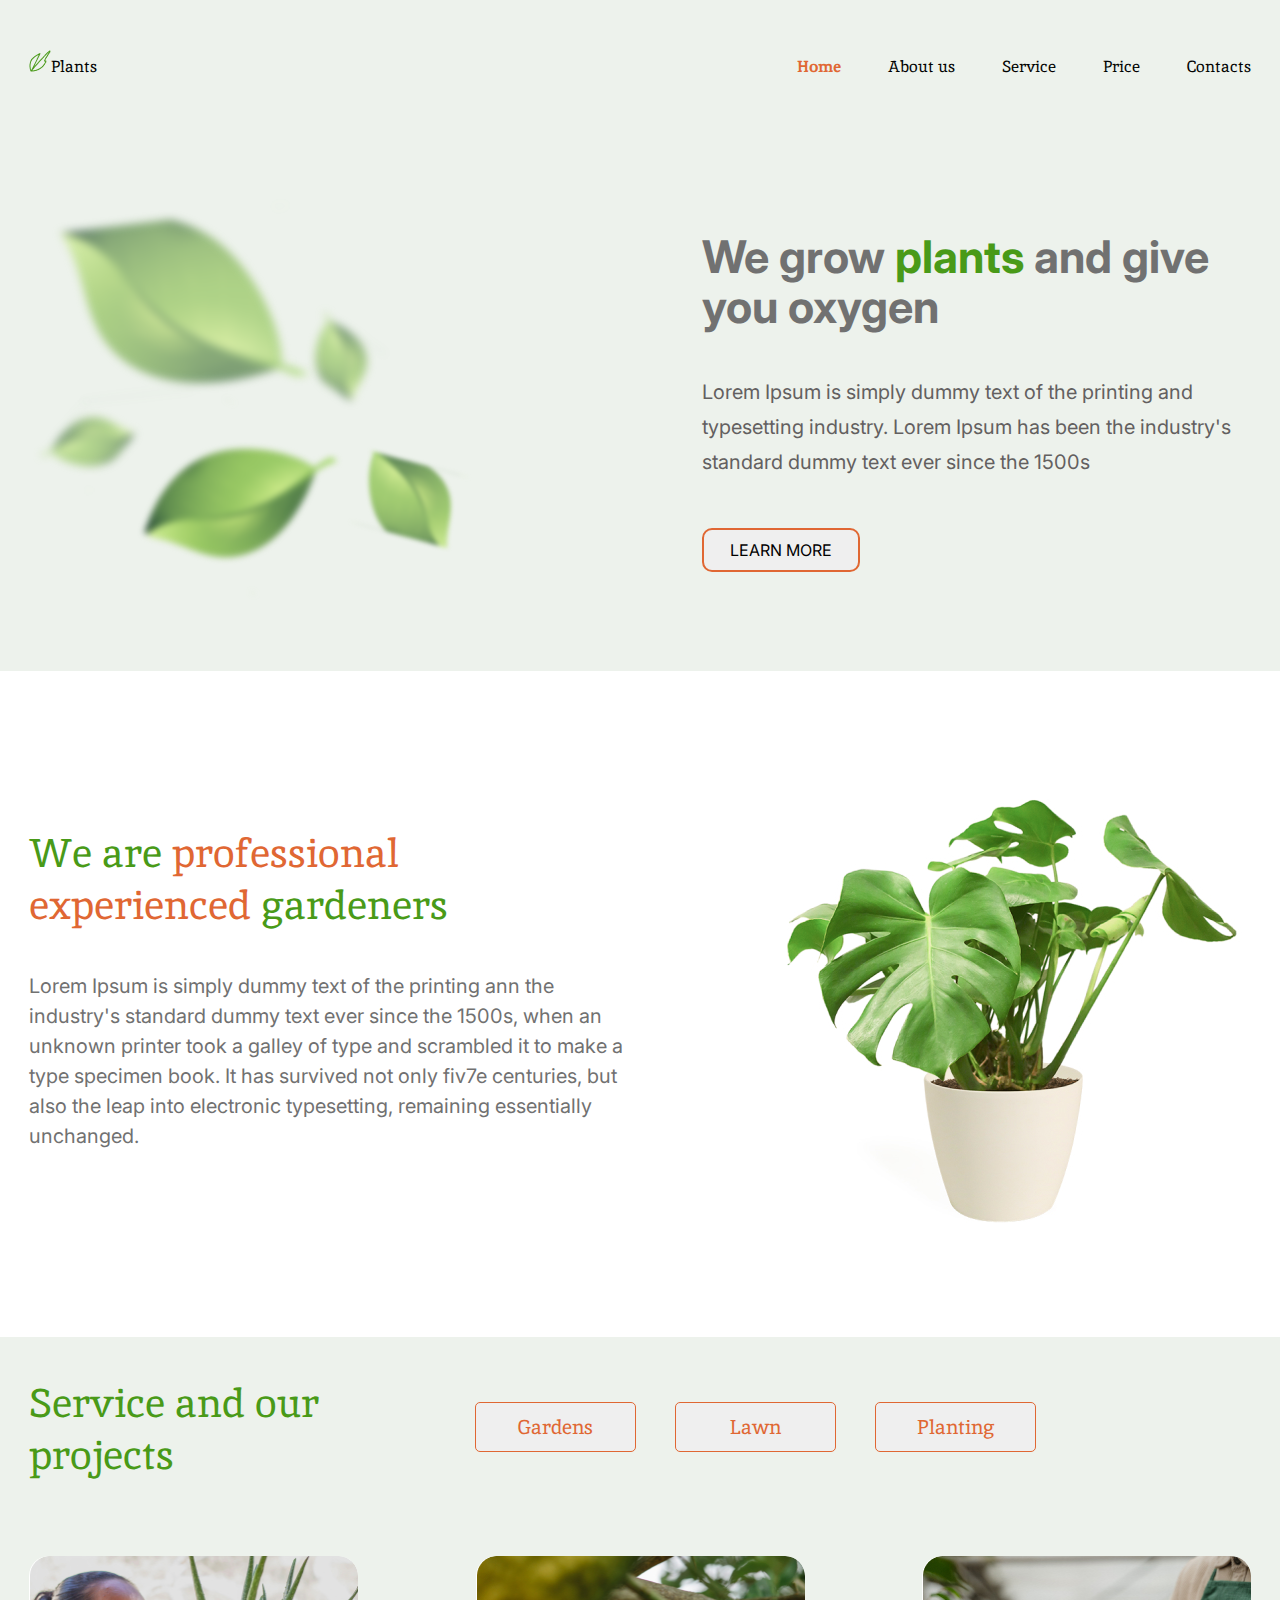
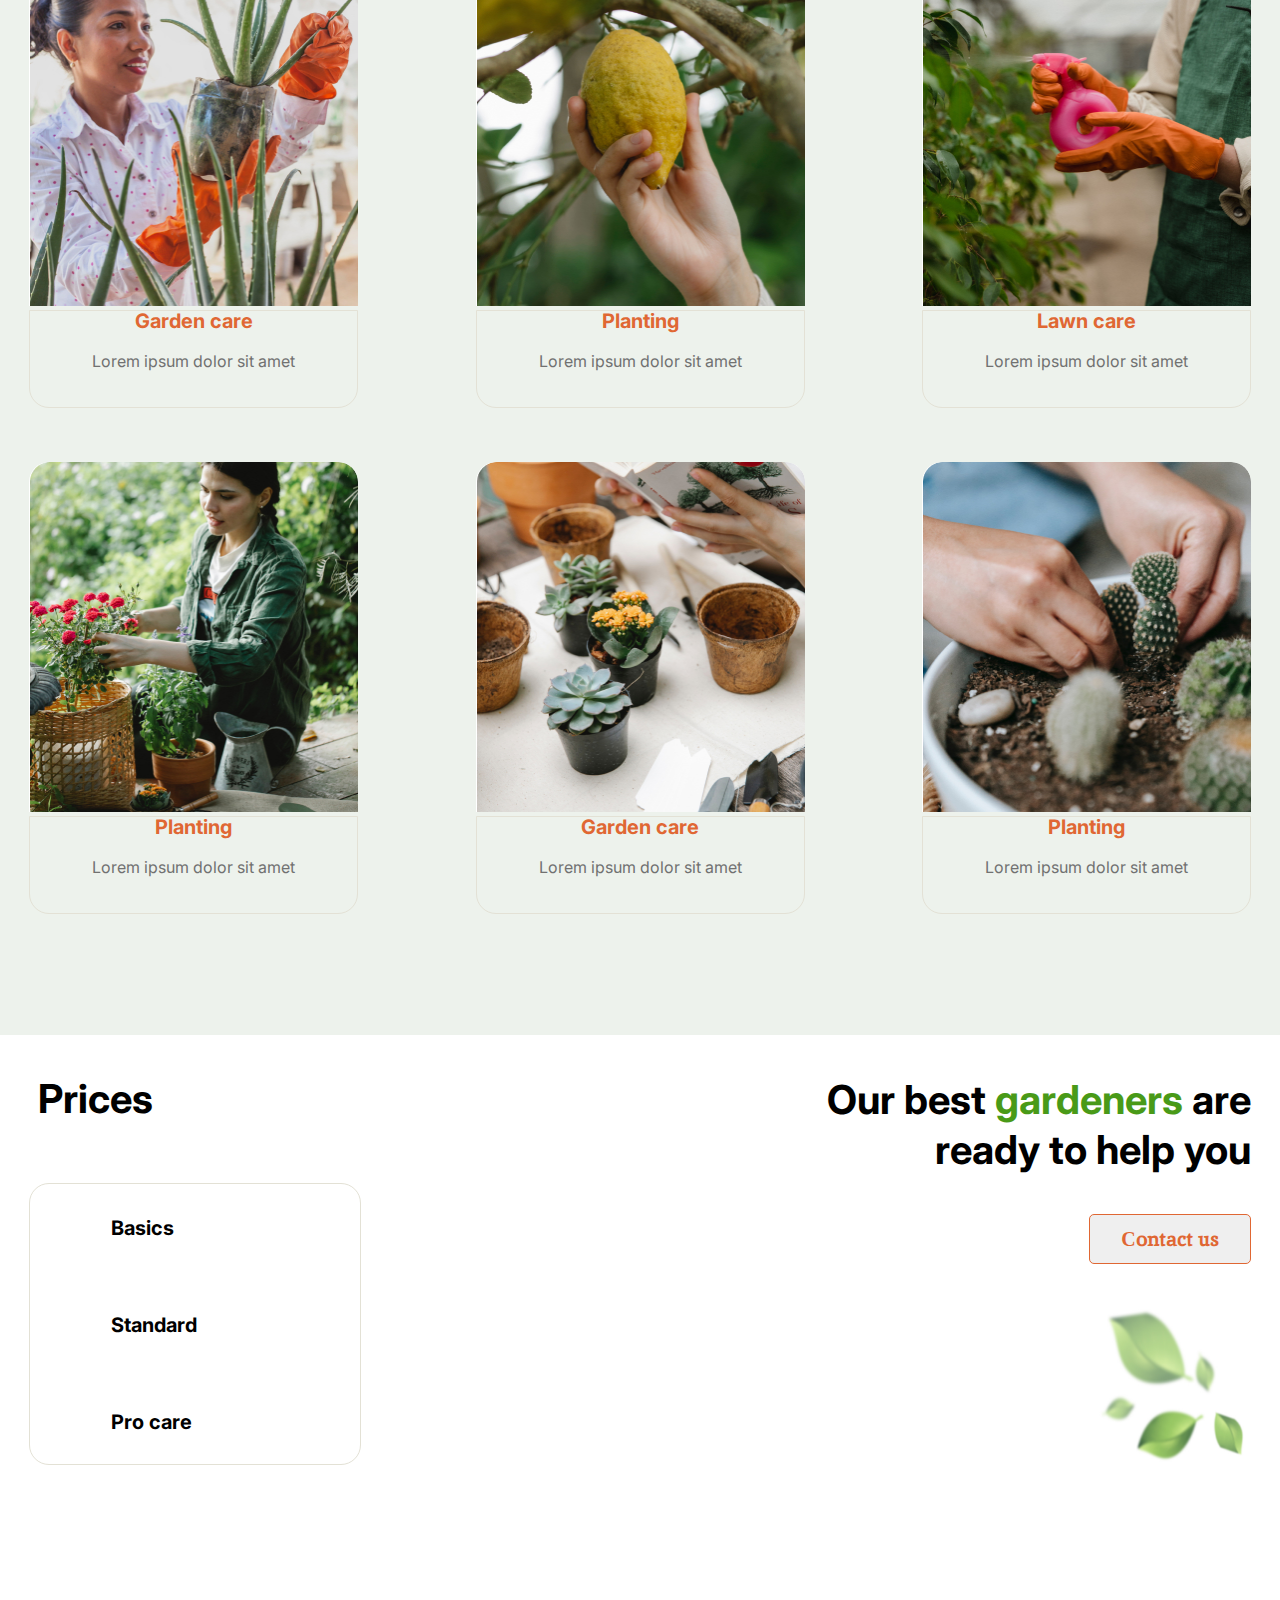
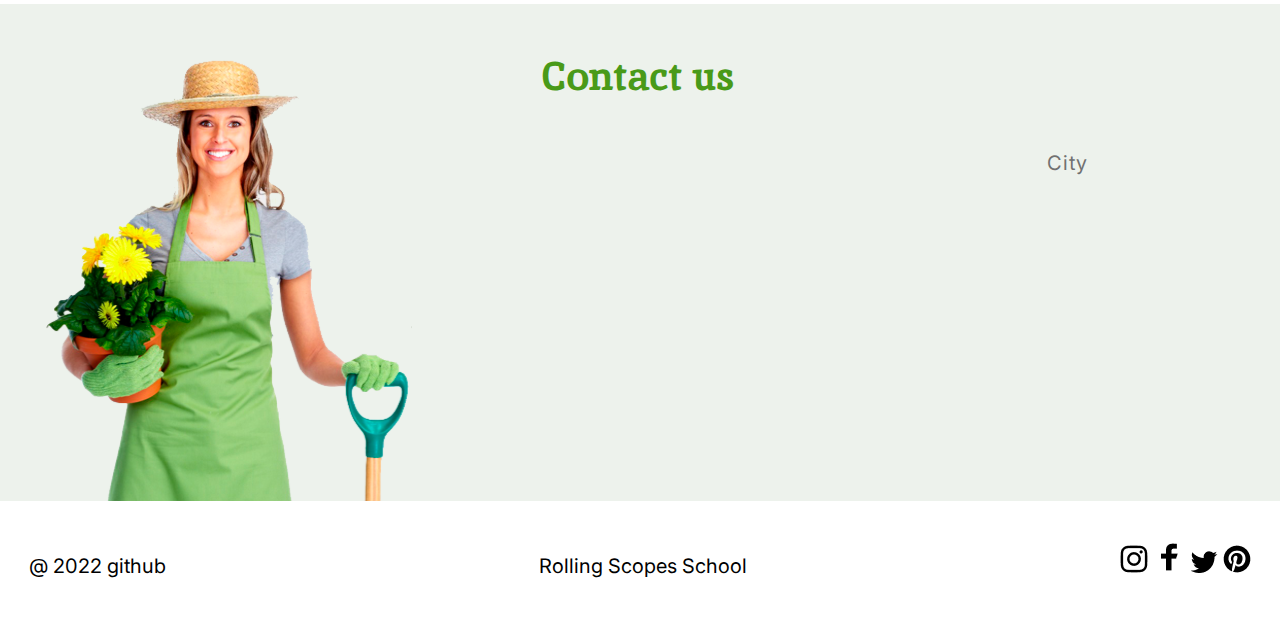
==== plants/index.html @ 731cc53b "feat: complete task" ====
<!DOCTYPE html>
<html lang="en">
<head>
    <meta charset="UTF-8">
    <meta http-equiv="X-UA-Compatible" content="IE=edge">
    <meta name="viewport" content="width=device-width, initial-scale=1.0">
    <link rel="preconnect" href="https://fonts.googleapis.com"><link rel="preconnect" href="https://fonts.gstatic.com" crossorigin><link href="https://fonts.googleapis.com/css2?family=Inter:wght@400;700&family=Open+Sans:ital,wght@0,400;1,700&family=Roboto:wght@300&display=swap" rel="stylesheet">
    <link rel="preconnect" href="https://fonts.googleapis.com"><link rel="preconnect" href="https://fonts.gstatic.com" crossorigin><link href="https://fonts.googleapis.com/css2?family=Inika:wght@400;700&family=Inter:wght@400;700&family=Open+Sans:ital,wght@0,400;1,700&family=Roboto:wght@300&display=swap" rel="stylesheet">
    <link rel="shortcut icon" href="./png/favicon.ico" type="image/x-icon">
    <link rel="icon" href="./png/favicon.ico" type="image/x-icon">
    <link rel="stylesheet" href="./style.css">
    <title>Plants</title>
</head>

<body>
  <header class="header">
    <div class="wrapper">
      <div class="header__logo">
        <a href="#welcome" class="logo"><img src="./png/logo_vector.png" alt="logo">Plants</a>  
        <nav class="header__nav">
          <ul class="nav">
            <li class="header__item"><a href="#welcome" class="nav__link__home">Home</a></li>
            <li class="header__item"><a href="#about" class="nav__link">About us</a></li>
            <li class="header__item"><a href="#service" class="nav__link">Service</a></li>
            <li class="header__item"><a href="#prices" class="nav__link">Price</a></li>
            <li class="header__item"><a href="#contacts" class="nav__link">Contacts</a></li>
          </ul>
        </nav>
      </div>  
    </div>
  </header>

  <section id="welcome">
    <div class="wrapper">
      <div class="wrapper__welcome">
        <div id="img__leaf">
        <img alt="leaf" src="./svg/leafs.svg" width=448.8 
        height=407.36>
        </div>
        <div class="promo__content">
          <div class="h1__block">
            <h1>We grow <span class="green_text"> plants </span> and give you oxygen</h1></div>
          <div class="text__block"><p class="text__content">Lorem Ipsum is simply dummy text of the printing and typesetting industry. Lorem Ipsum has been the industry's standard dummy text ever since the 1500s</p></div>
          <div class="btn__learn__more"><a href="#Home"><button class="learn__more">LEARN MORE</button></a></div>
        </div>
      </div>
    </div>
  </section>

  <section id="about">
    <div class="wrapper">
      <div class="about__wrapper">
        <div class="about__content">
            <h2 class="h2__about">We are <span class="red_text"> professional experienced</span> gardeners</h2>
            <p class="text_content">Lorem Ipsum is simply dummy text of the printing ann the industry's standard dummy text ever since the 1500s, when an unknown printer took a galley of type and scrambled it to make a type specimen book. It has survived not only fiv7e centuries, but also the leap into electronic typesetting, remaining essentially unchanged.</p>
        </div>
        <div class="img__flower__pot">
            <img alt="flower_pot" src="./img/houseplant 1.jpg" width=464;
            height=479>
        </div>
      </div>
    </div>
  </section>

  <section id="service">
    <div class="wrapper">
      <div class="service__content">
        <div class="service__title">
          <h2 class="h2_service">Service and our projects</h2>  
        </div>
        <div class="service__button">
          <div class="button__correct"><button class="rectangle__button">Gardens</button></div>
          <div class="button__correct"><button class="rectangle__button">Lawn</button></div>
          <div><button class="rectangle__button">Planting</button></div>
        </div>
      </div>
      <div class="layout__3column">
        <div class="service__block">
          <div class="garden__care__block">
            <img src="./img/first.jpg" class="img__block" alt="garden care" width=329 height=350>
            <div class="under__img">
              <p class="name__block">Garden care</p>
              <p class="text__block2">Lorem ipsum dolor sit amet</p>
            </div>  
          </div>
          <div class="planting2__block">
            <img src="./img/first (1).jpg" class="img__block" alt="planting" width=329 height=350>
            <div class="under__img">
              <p class="name__block">Planting</p>
              <p class="text__block2">Lorem ipsum dolor sit amet</p>
            </div>  
          </div>
          <div class="lawn__care__block">
            <img src="./img/first (2).jpg" class="img__block" alt="lawn care" width=329 height=350>
            <div class="under__img">
              <p class="name__block">Lawn care</p>
              <p class="text__block2">Lorem ipsum dolor sit amet</p>
            </div>  
          </div>
          <div class="planting__block">
            <img src="./img/first (3).jpg" class="img__block" alt="planting" width=329 height=350>
            <div class="under__img">
              <p class="name__block">Planting</p>
              <p class="text__block2">Lorem ipsum dolor sit amet</p>
            </div>  
          </div>
          <div class="planting__block">
            <img src="./img/first (4).jpg" class="img__block" alt="garden care" width=329 height=350>
            <div class="under__img">
              <p class="name__block">Garden care</p>
              <p class="text__block2">Lorem ipsum dolor sit amet</p>
            </div>
          </div>
          <div class="planting__block">
            <img src="./img/first (5).jpg" class="img__block" alt="planting" width=329 height=350>
            <div class="under__img">
              <p class="name__block">Planting</p>
              <p class="text__block2">Lorem ipsum dolor sit amet</p>
            </div>  
          </div>
        </div>
      </div>
    </div>
  </section>

  <section id="prices">
    <div class="wrapper">
      <div class="prices__wrapper">
        <div class="prices__left__bar">
            <div class="prices__title">Prices</div>
            <div class="prices__item">
                <div class="prices__items">
                  <div class="rectangle__5">
                    <div class="item__container">
                      <div class="item_like_button"><b>Basics</b></div>
                      <div class="item_like_button"><b>Standard</b></div>
                      <div class="item_like_button"><b>Pro care</b></div>
                    </div>  
                  </div>  
                </div>
            </div>
        </div>
        
        <div class="text__call__us">
          <div class="title__call__us">Our best <span class="green_text">gardeners</span> are ready to help you</div>
          <div class="button__rectangle__callus"><a href="#Home"><button class="button__contact__us">Сontact us</button></a></div>
          <div class="leaf__prices"><img alt="leafs" src="./img/leafs.jpg" width=152 
            height=174.99>
          </div>
        </div>    
      </div>  
    </div>  
  </section>

  <section id="contacts">
    <div class="wrapper">
      <div class="contacts__wrapper">
        <img src="./svg/contact_woman 1.svg" class="women__contact" alt="woman with flower" width=400 
        height=496.99>
        <h2 class="contact__us">Contact us</h2>
        <div class="container__block">
          <div class="contacts__container">City</div>
        </div>
      </div>  
    </div>
  </section>

  <footer>
    <div class="wrapper">
      <div class="content">
          <a href="https://github.com/OlegWerb?tab=repositories" class="rss" title="my_github" target="_blank">@ 2022 github</a>
          <a href="https://rs.school/js-stage0" class="rss" title="rs-school" target="_blank">Rolling Scopes School</a> 
          <div class="social__list">
              <a href="http://instagram.com" class="insta" title="instagram_link" target="_blank"><img src="./png/insta.png" alt="vector_instagram"></a>
              <a href="http://facebook.com" class="facebook" title="facebook_link" target="_blank"><img src="./png/fb 1.png" alt="vector_facebook"></a>
              <a href="http://twitter.com" class="twitter" title="twitter_link" target="_blank"><img src="./png/tw.png" alt="vector_twitter"></a>
              <a href="http://pinterest.com" class="pinterest" title="pinterest_link" target="_blank"><img src="./png/pin.png" alt="vector_pinterest"></a>
          </div>
      </div>
    </div>  
  </footer>

</body>
</html>
---- plants/style.css ----
html, body, div, span, applet, object, iframe, h1, h2,
h3, h4, h5, h6, p, blockquote, pre,
a, abbr, acronym, address, big, cite, code,
del, dfn, em, img, ins, kbd, q, s, samp,
small, strike, strong, sub, sup, tt, var,
b, u, i, center,
dl, dt, dd, ol, ul, li,
fieldset, form, label, legend,
table, caption, tbody, tfoot, thead, tr, th, td,
article, aside, canvas, details, embed, 
figure, figcaption, footer, header, hgroup, 
menu, nav, output, ruby, section, summary,
time, mark, audio, video {
	margin: 0;
	padding: 0;
	border: 0;
	font-size: 100%;
	font: inherit;
	vertical-align: baseline;
}
/* HTML5 display-role reset for older browsers */
article, aside, details, figcaption, figure, 
footer, header, hgroup, menu, nav, section {
	display: block;
}
body {
	line-height: 1;
}
ol, ul {
	list-style: none;
}
blockquote, q {
	quotes: none;
}
blockquote:before, blockquote:after,
q:before, q:after {
	content: '';
	content: none;
}
table {
	border-collapse: collapse;
	border-spacing: 0;
}

/* start page */

html{
    box-sizing: border-box;
    scroll-behavior: smooth;
}
*, *::before, *::after{
    box-sizing: inherit;
}

body{
    font-family: 'Inter', sans-serif;
    font-style: normal;
    font-size: 20px;
    line-height: 1.2;
    font-weight: normal;
    color: #717171;
}
.wrapper{
    max-width: 1222px;
    margin: 0 auto;
}

/* start header */

.header{
    font-family: 'Inika', serif;
    font-style: normal;
    font-weight: 400;
    font-size: 16px;
    line-height: 50px;
    color: #010201;
    background-color: #EDF2EC;
}

.header__logo{
    display: flex;
    flex-wrap: wrap;
    align-items: flex-end;
    justify-content: space-between;
    padding-top: 42px;
    padding-bottom: 42px;
}

.logo{
    text-decoration-line: none;
    color: #010201;
}

.nav{
    display: flex;
    flex-wrap: wrap;
}

.header__item{
    margin-right: 47px;
}

.header__item:last-child{
    margin-right: 0px;
}

.nav__link{
    text-decoration-line: none;
    color: #010201;
}

.nav__link:hover{
    opacity: 0.75;
}

.nav__link__home{
    font-weight: 700;
    color: #E06733;
    text-decoration-line: none
}

/* end header */
/* start welcome */

#welcome{
    background-color: #EDF2EC;
    
}

.wrapper__welcome{
   display: flex;
}

#img__leaf{
    padding: 62px 224.2px 62.64px 0px; 
}

.promo__content{
   padding: 98px 104px 92px 0px;
}

.h1__block{
    width: 549px;
    height: 101px;
}

h1{
    font-weight: 700;
    font-size: 45px;
    line-height: 50px;
    color: #717171;
}

.text__block{
    padding-top: 42px;
}

.text__content{
    font-size: 20px;
    line-height: 35px;
    color: #636060;
}

.green_text{
    color: #499A18;
}

.btn__learn__more{
    padding-top: 48px;
}

.learn__more{
    box-sizing: border-box;
    width: 158px;
    height: 44px;
    left: 782px;
    top: 394px;
    border: 2px solid #E06733;
    border-radius: 10px;
    font-family: 'Inter';
    font-style: normal;
    font-weight: 400;
    font-size: 16px;
    line-height: 20px;
    color: #000000;
    text-decoration-line: none
}

/* end welcome */
/* start about */

.about{
   
    background-color: #FFFFFF;
}

.about__wrapper{
    display: flex;
}

.about__content{
    padding: 156px 153px 155px 0px;
}

h2{
    color: #499A18;
    font-family: 'Inika', serif;
    font-style: normal;
    font-weight: 400;
    font-size: 40px;
    line-height: 52px;
}

.h2__about{
    padding-right: 142px;
    padding-bottom: 40px;
}

.img__flower__pot{
    padding-top: 88px;
    padding-bottom: 94px;
}

.text_content{
    line-height: 30px;
}
.red_text{
    color: #E06733;
}

/* end about */
/* start service */
           
#service{
    background-color: #EDF2EC;
}

.service__content{
    display: flex;
    padding: 40px 75px 179px 0px;
    width: 1082px;
    height: 94px; 
}

.service__title{
    padding-right: 142px;
}

.service__button{
    display: flex;
    justify-content: space-between;
    width: 822px;
    height: 50px;
    padding-top: 25px;
}

.rectangle__button{
    box-sizing: border-box;
    width: 161px;
    height: 50px;
    border: 1px solid #E06733;
    border-radius: 5px;
    align-self: baseline;
    
}

.layout__3column{
    display: flex;
    max-width: 1222px;
    margin: 0 auto;
    background-color: #EDF2EC;
    padding-bottom: 121px;
    
}

.service__block{
    display: flex;
    flex-wrap: wrap;
    justify-content: space-between;
    font-family: 'Inter', sans-serif;
    font-style: normal;
    font-weight: 400;
    font-size: 16px;
    line-height: 20px;
    color: #717171;
}

.img__block{
    border-radius: 20px 20px 0px 0px;
}

.under__img{
    border: 1px solid #E3E1D5;
    border-radius: 0px 0px 20px 20px;
}

.name__block{
    text-align: center;
    font-family: 'Inter', sans-serif;
    font-style: normal;
    font-weight: 700;
    font-size: 20px;
    line-height: 20px;
    color: #E06733;
}

.text__block2{
    text-align: center;
    padding-bottom: 36px;
    padding-top: 20px;
}

.planting__block{
    padding-top: 54px;
}

/* end service */
/* start prices */

.prices__wrapper{
    display: flex;
    justify-content: space-between;
    padding-top: 40px;
    padding-bottom: 115px;

}

button{
    font-family: 'Inika', serif;
    font-style: normal;
    font-weight: 400;
    font-size: 20px;
    line-height: 26px;
    color: #E06733;
}

 .button__rectangle__callus{
    padding-top: 29px;
 }

 .rectangle__5{
    box-sizing: border-box;
    width: 332px;
    height: 282.01px;
    left: 109px;
    top: 149px;
    border: 1px solid #E3E1D5;
    border-radius: 20px;
 }

 .item__container{
    padding: 34px 41px;
    display: flex;
    flex-direction: column;
    justify-content: space-between;
    align-items: baseline;
    width: 332px;
    height: 282.01px;
 }

.button__contact__us{
    box-sizing: border-box;
    width: 162px;
    height: 50px;
    left: 1169px;
    top: 181.01px;
    border: 1px solid #E06733;
    border-radius: 5px;
    font-family: 'Inika', serif;
    font-style: normal;
    font-weight: 700;
    font-size: 20px;
    line-height: 26px;
    text-align: center;
    color: #E06733;
}

.text__call__us{
    display: flex;
    flex-direction: column;
    align-items: flex-end;
    font-weight: 700;
    font-size: 40px;
    line-height: 50px;
    text-align: right;
    color: #000000;
}

.title__call__us{
    width: 452px;
    height: 103px;
}

.leaf__prices{
    padding-top: 39px;
}

#prices{
    font-family: 'Inter', sans-serif;
    font-style: normal;
    font-weight: 400;
    font-size: 16px;
    line-height: 20px;
    color:#000000;
}

.prices__left__bar{
    padding-right: 438px;
    height: 391.01px;
    font-weight: 700;
    font-size: 40px;
    line-height: 58px;
    text-align: right;
    color: #000000; 
}
.prices__items{
    padding-top: 60px;
    font-size: 20px;
    line-height: 20px;
}

.item_like_button{
    padding-left: 40px;
}

.prices__title{
    padding-right: 208px;
    font-family: 'Inter';
    font-style: normal;
    font-weight: 700;
    font-size: 40px;
    line-height: 48px;
    color: #000000;
}

/* end prices */
/* start contacts */

#contacts{
    background-color: #EDF2EC;;
} 

.contacts__wrapper{
    display: flex;
    justify-content: space-between;
}

.contact__us{
    padding-top: 46px;
    padding-left: 39px;
    text-align: center;
    font-family: 'Inika', serif;
    font-style: normal;
    font-weight: 700;
    font-size: 40px;
    line-height: 52px;
    color: #499A18;
}

.container__block{
    padding-top: 139px;
    padding-left: 239px;
}

.contacts__container{
    width: 204px;
    height: 40px;
    font-family: 'Inter';
    font-style: normal;
    font-weight: 400;
    font-size: 20px;
    line-height: 40px;
    letter-spacing: 0.05em;
    color: #717171;

}

.women__contact{
    padding-top: 43px;
}

/* end contacts */
/* start footer */

.content{
    display: flex;
    justify-content: space-between;
    padding: 40px 0px 40px 0px;
    font-weight: 400;
    font-size: 20px;
    line-height: 50px;
    color: #000000;
}

.rss{
    color: #000000;
    text-decoration-line: none
}

/* end footer */
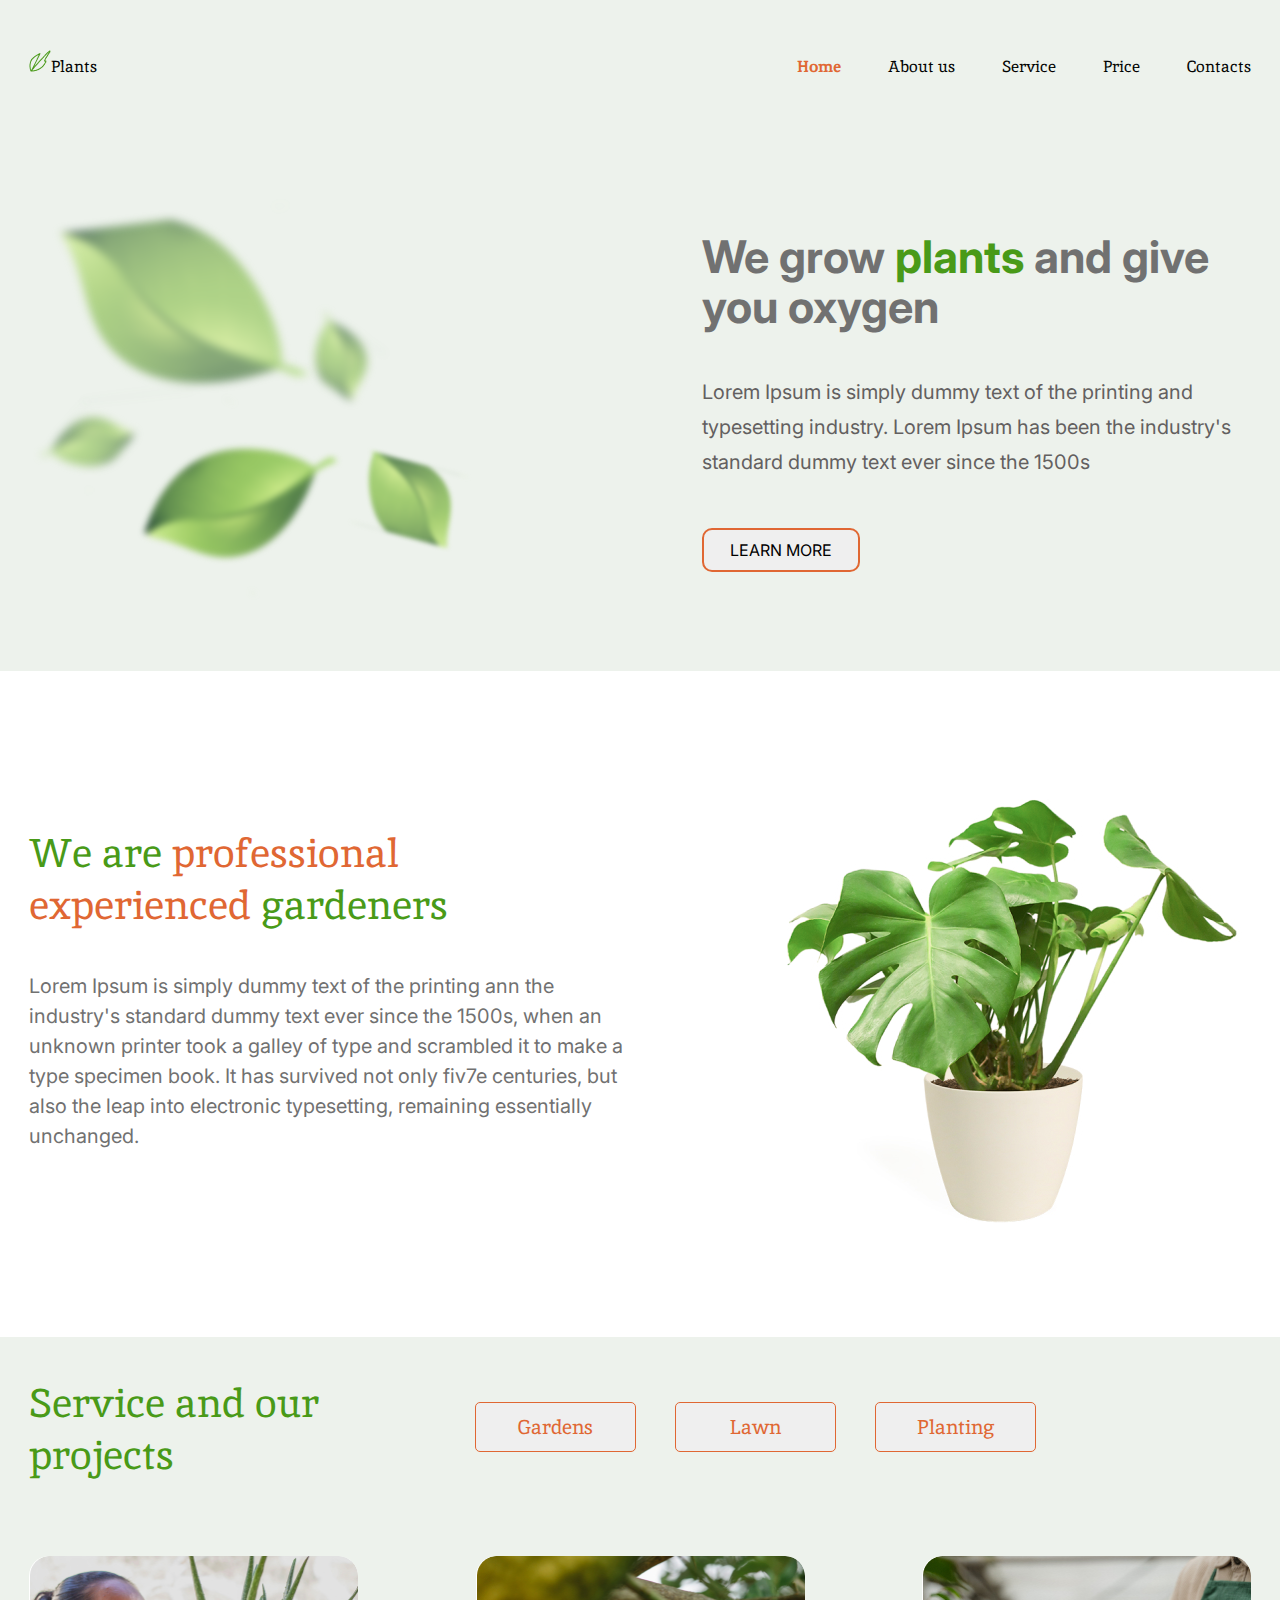
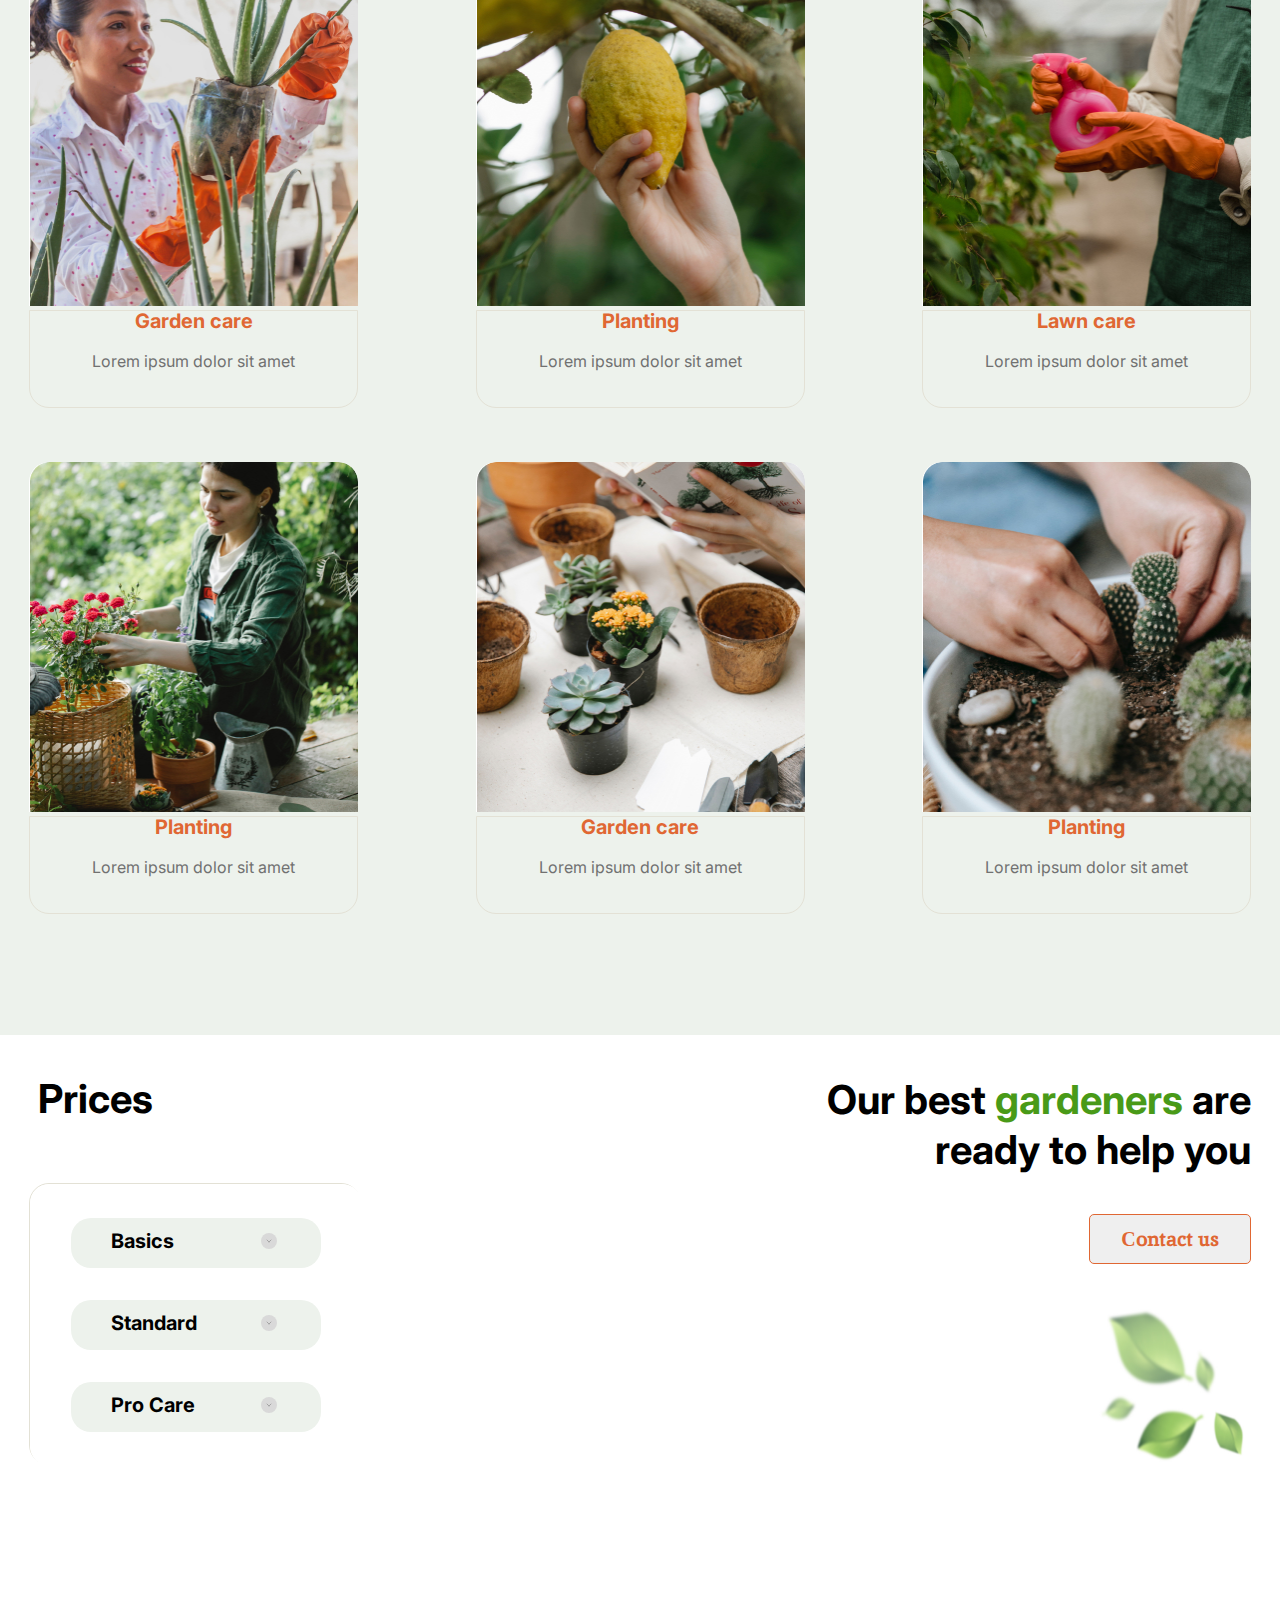
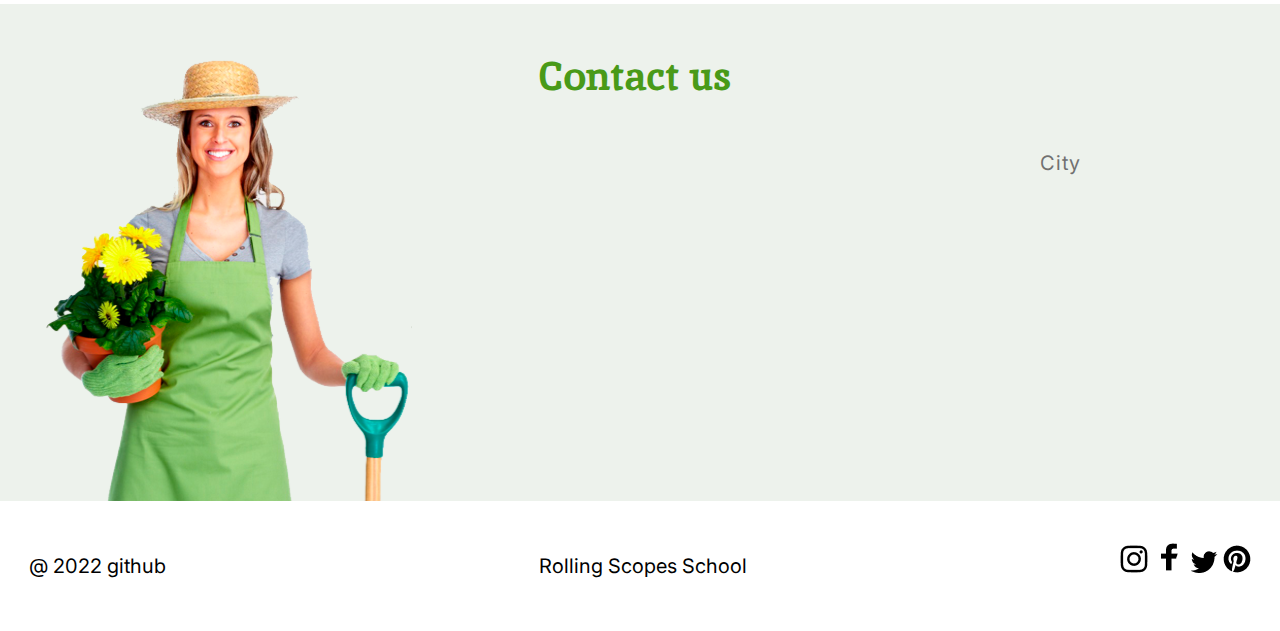
==== commit 6fbce604: "fix: prices style" ====
--- a/plants/index.html
+++ b/plants/index.html
@@ -131,11 +131,11 @@
             <div class="prices__item">
                 <div class="prices__items">
                   <div class="rectangle__5">
-                    <div class="item__container">
-                      <div class="item_like_button"><b>Basics</b></div>
-                      <div class="item_like_button"><b>Standard</b></div>
-                      <div class="item_like_button"><b>Pro care</b></div>
-                    </div>  
+                    <ul class="item__container">
+                      <li class="item_like_button">Basics<img src="./svg/accordion_btn.svg" class="accordion" alt="accordion"></li>
+                      <li class="item_like_button">Standard<img src="./svg/accordion_btn.svg" class="accordion" alt="accordion"></li>
+                      <li class="item_like_button">Pro Care<img src="./svg/accordion_btn.svg" class="accordion" alt="accordion"></li>
+                    </ul>      
                   </div>  
                 </div>
             </div>
--- a/plants/style.css
+++ b/plants/style.css
@@ -349,6 +349,10 @@
  }
 
  .item__container{
+    width: 250px;
+    height: 50px;
+    background: white;
+    border-radius: 20px;
     padding: 34px 41px;
     display: flex;
     flex-direction: column;
@@ -420,7 +424,15 @@
 }
 
 .item_like_button{
-    padding-left: 40px;
+    display: flex;
+    justify-content: space-between;
+    align-self: baseline;
+    padding: 13px 44px 16px 40px;
+    width: 250px;
+    height: 50px;
+    background: #EDF2EC;
+    border-radius: 20px;
+
 }
 
 .prices__title{
@@ -458,6 +470,8 @@
 }
 
 .container__block{
+    width: 450px;
+    height: 50px;
     padding-top: 139px;
     padding-left: 239px;
 }
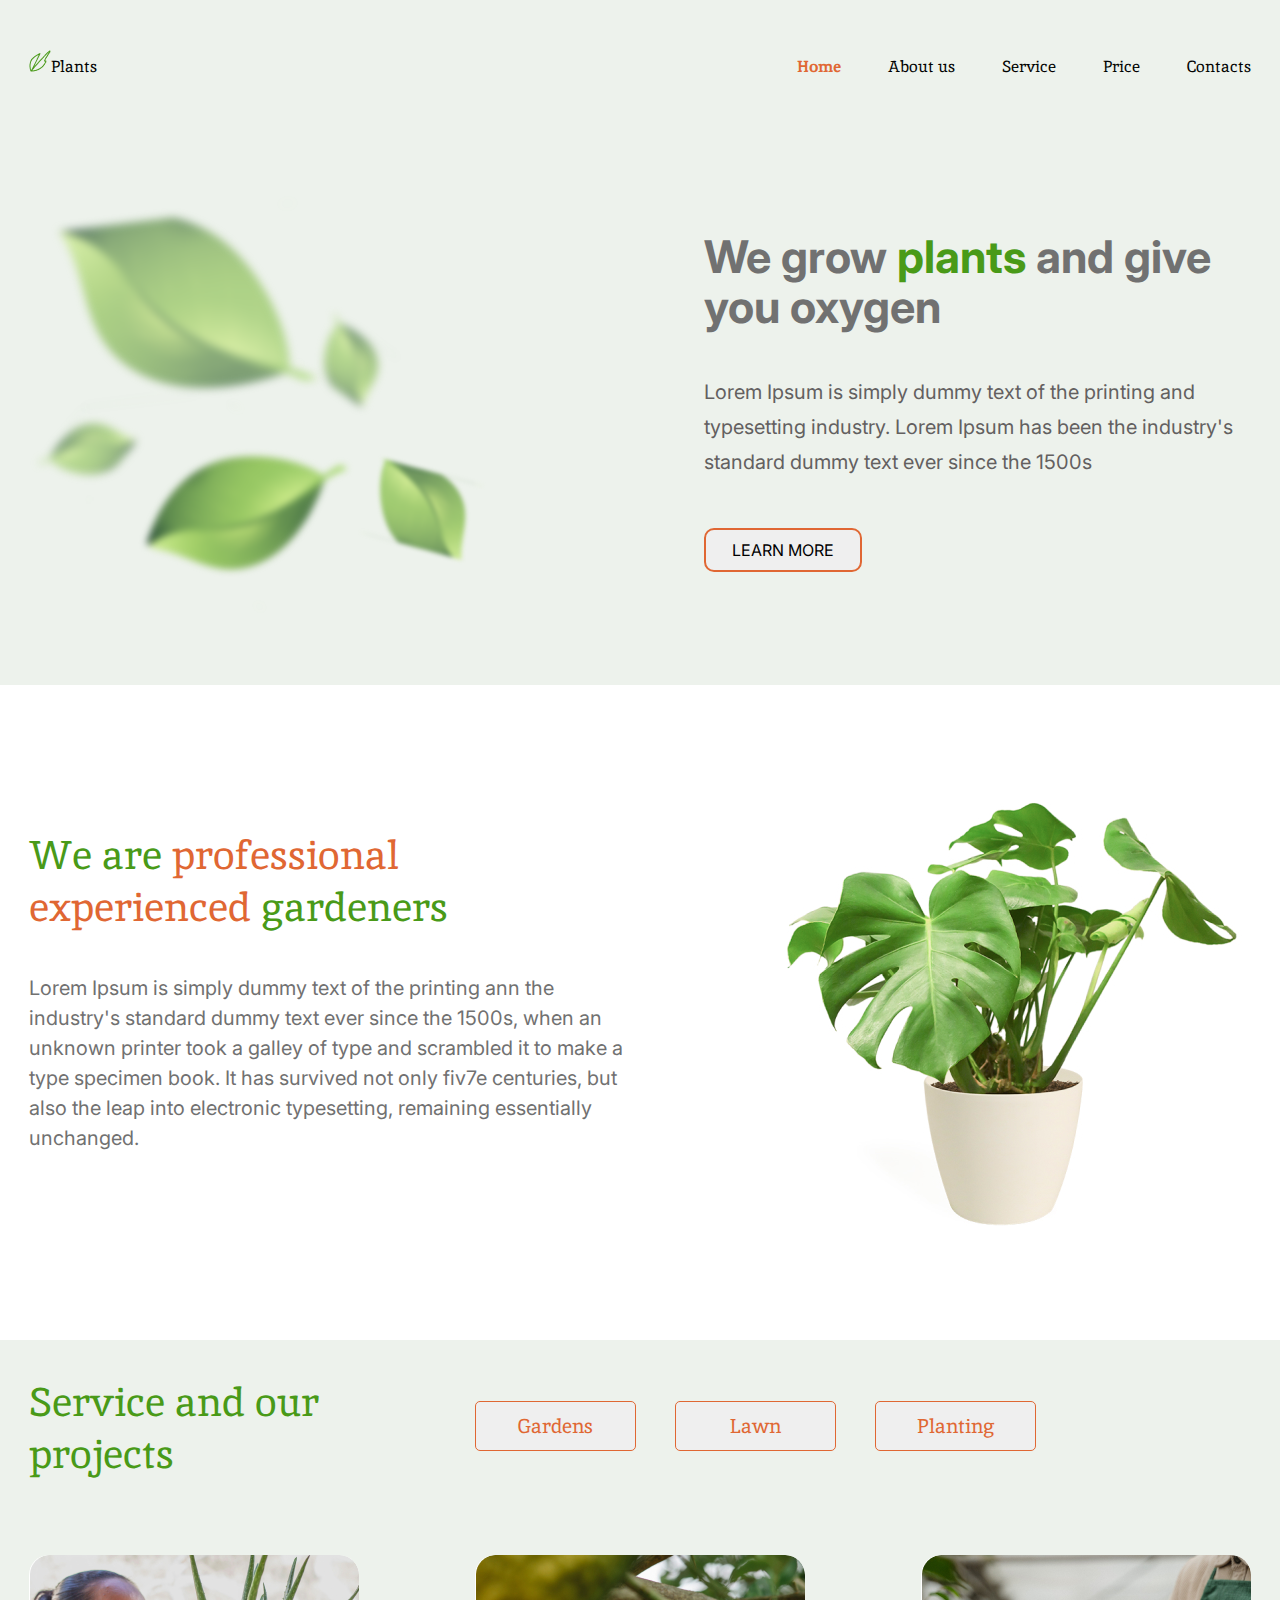
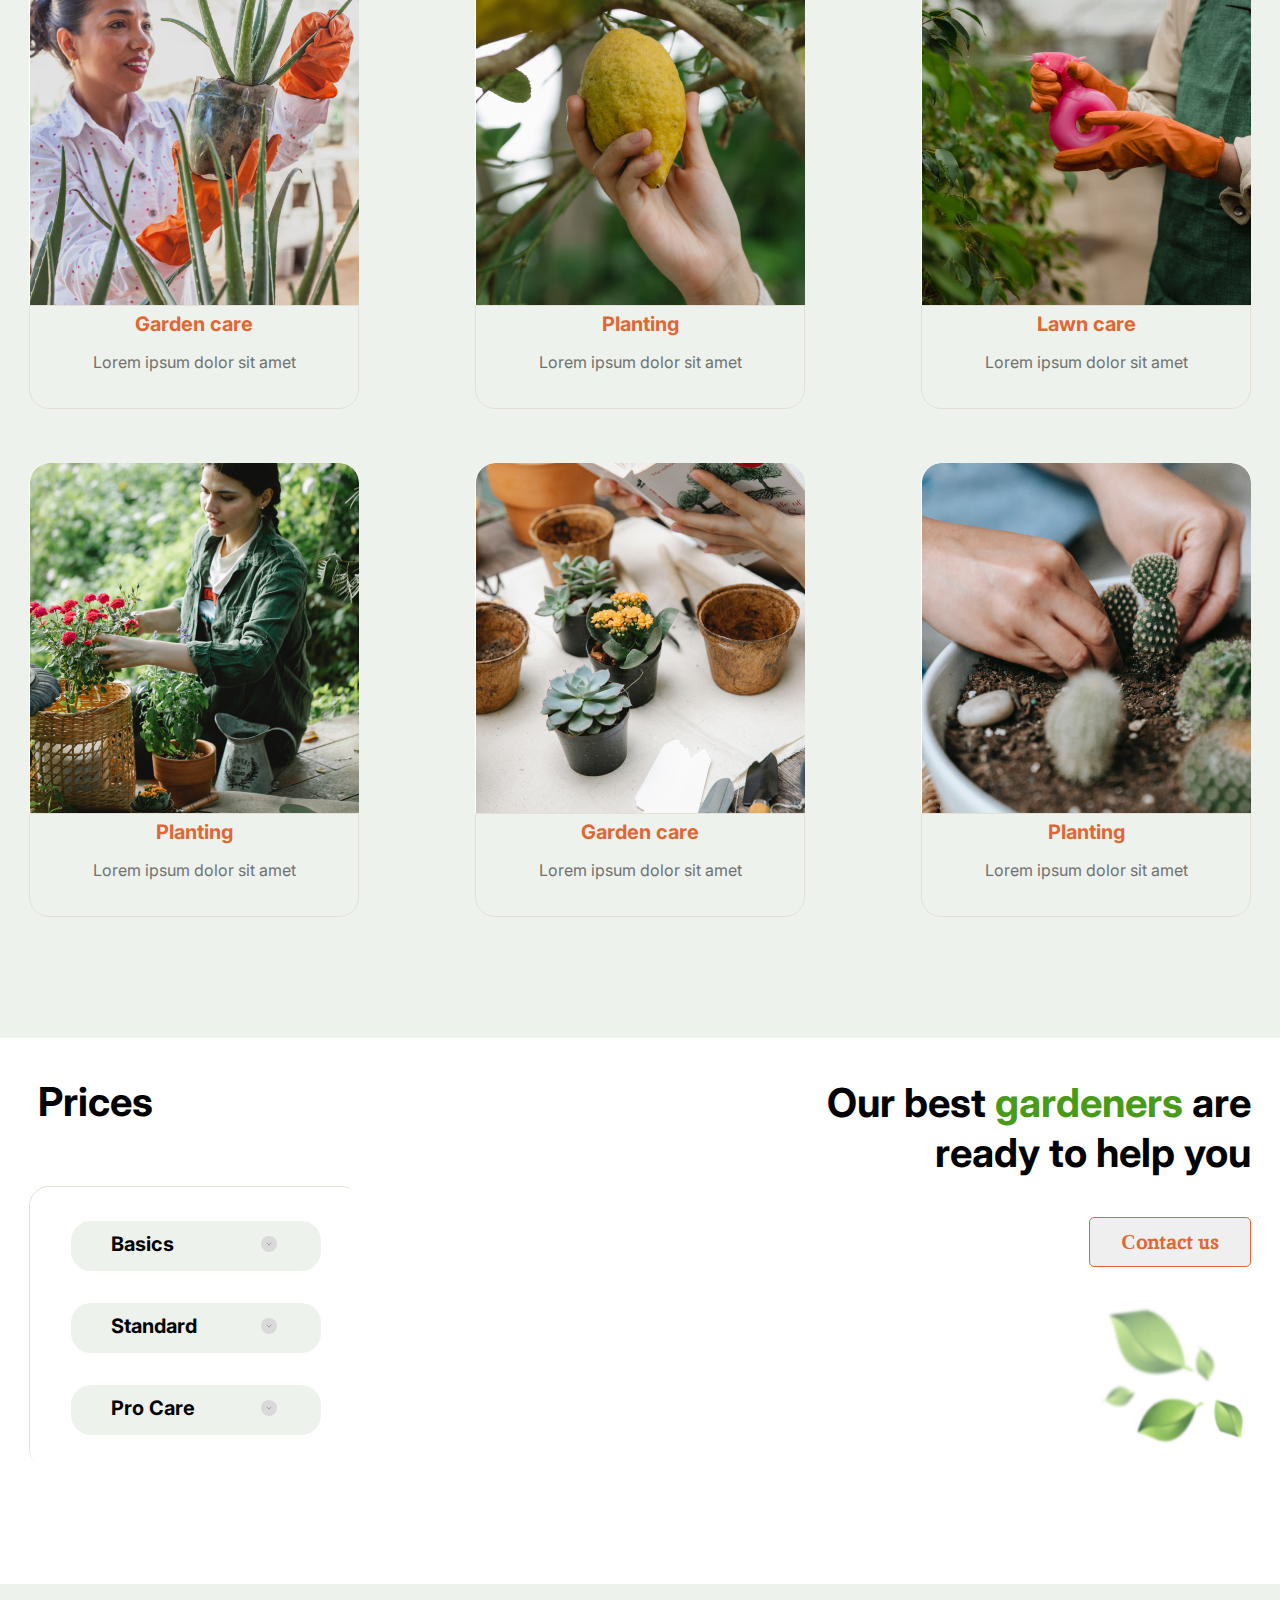
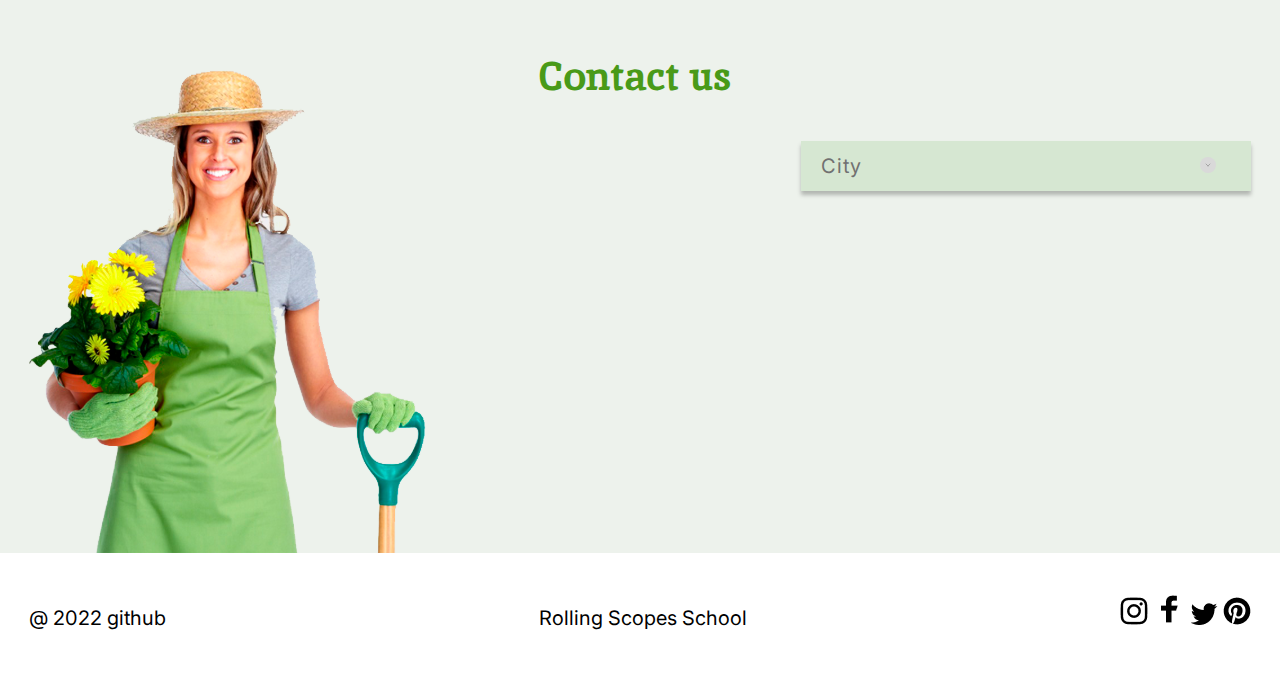
==== commit 4e9fce20: "add: media to header and welcome section" ====
--- a/plants/index.html
+++ b/plants/index.html
@@ -12,7 +12,7 @@
     <title>Plants</title>
 </head>
 
-<body>
+<body class="body">
   <header class="header">
     <div class="wrapper">
       <div class="header__logo">
@@ -20,12 +20,19 @@
         <nav class="header__nav">
           <ul class="nav">
             <li class="header__item"><a href="#welcome" class="nav__link__home">Home</a></li>
-            <li class="header__item"><a href="#about" class="nav__link">About us</a></li>
-            <li class="header__item"><a href="#service" class="nav__link">Service</a></li>
-            <li class="header__item"><a href="#prices" class="nav__link">Price</a></li>
-            <li class="header__item"><a href="#contacts" class="nav__link">Contacts</a></li>
+            <li class="header__item"><a href="#about" class="nav__link nav__link__au768">About us</a></li>
+            <li class="header__item"><a href="#service" class="nav__link nav__link__ser768">Service</a></li>
+            <li class="header__item"><a href="#prices" class="nav__link nav__link__price768">Price</a></li>
+            <li class="header__item"><a href="#contacts" class="nav__link nav__link__cont768">Contacts</a></li>
           </ul>
         </nav>
+        <!-- <div class="header__burger burger">
+          <span class="burger__line burger__line__one"></span>
+          <span class="burger__line burger__line__two"></span>
+          <span class="burger__line burger__line__three"></span>
+          <span class="burger__line burger__line__four"></span>
+
+        </div> -->
       </div>  
     </div>
   </header>
@@ -34,14 +41,13 @@
     <div class="wrapper">
       <div class="wrapper__welcome">
         <div id="img__leaf">
-        <img alt="leaf" src="./svg/leafs.svg" width=448.8 
-        height=407.36>
+        <img class="leaf__svg" alt="leaf" src="./svg/leafs.svg">
         </div>
         <div class="promo__content">
           <div class="h1__block">
             <h1>We grow <span class="green_text"> plants </span> and give you oxygen</h1></div>
           <div class="text__block"><p class="text__content">Lorem Ipsum is simply dummy text of the printing and typesetting industry. Lorem Ipsum has been the industry's standard dummy text ever since the 1500s</p></div>
-          <div class="btn__learn__more"><a href="#Home"><button class="learn__more">LEARN MORE</button></a></div>
+          <div class="btn__learn__more"><a href="#service"><button class="learn__more">LEARN MORE</button></a></div>
         </div>
       </div>
     </div>
@@ -55,8 +61,7 @@
             <p class="text_content">Lorem Ipsum is simply dummy text of the printing ann the industry's standard dummy text ever since the 1500s, when an unknown printer took a galley of type and scrambled it to make a type specimen book. It has survived not only fiv7e centuries, but also the leap into electronic typesetting, remaining essentially unchanged.</p>
         </div>
         <div class="img__flower__pot">
-            <img alt="flower_pot" src="./img/houseplant 1.jpg" width=464;
-            height=479>
+            <img alt="flower_pot" src="./img/houseplant-1.jpg">
         </div>
       </div>
     </div>
@@ -76,43 +81,43 @@
       </div>
       <div class="layout__3column">
         <div class="service__block">
-          <div class="garden__care__block">
-            <img src="./img/first.jpg" class="img__block" alt="garden care" width=329 height=350>
+          <div class="planting__block1">
+            <img src="./img/first.jpg" class="img__block" alt="garden care" >
             <div class="under__img">
               <p class="name__block">Garden care</p>
               <p class="text__block2">Lorem ipsum dolor sit amet</p>
             </div>  
           </div>
-          <div class="planting2__block">
-            <img src="./img/first (1).jpg" class="img__block" alt="planting" width=329 height=350>
+          <div class="planting__block1">
+            <img src="./img/first-1.jpg" class="img__block" alt="planting" >
             <div class="under__img">
               <p class="name__block">Planting</p>
               <p class="text__block2">Lorem ipsum dolor sit amet</p>
             </div>  
           </div>
-          <div class="lawn__care__block">
-            <img src="./img/first (2).jpg" class="img__block" alt="lawn care" width=329 height=350>
+          <div class="planting__block1">
+            <img src="./img/first-2.jpg" class="img__block" alt="lawn care" >
             <div class="under__img">
               <p class="name__block">Lawn care</p>
               <p class="text__block2">Lorem ipsum dolor sit amet</p>
             </div>  
           </div>
-          <div class="planting__block">
-            <img src="./img/first (3).jpg" class="img__block" alt="planting" width=329 height=350>
+          <div class="planting__block2">
+            <img src="./img/first-3.jpg" class="img__block" alt="planting" >
             <div class="under__img">
               <p class="name__block">Planting</p>
               <p class="text__block2">Lorem ipsum dolor sit amet</p>
             </div>  
           </div>
-          <div class="planting__block">
-            <img src="./img/first (4).jpg" class="img__block" alt="garden care" width=329 height=350>
+          <div class="planting__block2">
+            <img src="./img/first-4.jpg" class="img__block" alt="garden care" >
             <div class="under__img">
               <p class="name__block">Garden care</p>
               <p class="text__block2">Lorem ipsum dolor sit amet</p>
             </div>
           </div>
-          <div class="planting__block">
-            <img src="./img/first (5).jpg" class="img__block" alt="planting" width=329 height=350>
+          <div class="planting__block2">
+            <img src="./img/first-5.jpg" class="img__block" alt="planting" >
             <div class="under__img">
               <p class="name__block">Planting</p>
               <p class="text__block2">Lorem ipsum dolor sit amet</p>
@@ -127,7 +132,7 @@
     <div class="wrapper">
       <div class="prices__wrapper">
         <div class="prices__left__bar">
-            <div class="prices__title">Prices</div>
+            <h2 class="prices__title">Prices</h2>
             <div class="prices__item">
                 <div class="prices__items">
                   <div class="rectangle__5">
@@ -144,9 +149,7 @@
         <div class="text__call__us">
           <div class="title__call__us">Our best <span class="green_text">gardeners</span> are ready to help you</div>
           <div class="button__rectangle__callus"><a href="#Home"><button class="button__contact__us">Сontact us</button></a></div>
-          <div class="leaf__prices"><img alt="leafs" src="./img/leafs.jpg" width=152 
-            height=174.99>
-          </div>
+          <div class="leaf__prices"><img alt="leafs" class="leaf__prices" src="./img/leafs.jpg"></div>
         </div>    
       </div>  
     </div>  
@@ -155,24 +158,22 @@
   <section id="contacts">
     <div class="wrapper">
       <div class="contacts__wrapper">
-        <img src="./svg/contact_woman 1.svg" class="women__contact" alt="woman with flower" width=400 
-        height=496.99>
+        <img src="./svg/contact_woman-1.svg" class="women__contact" alt="woman with flower" >
         <h2 class="contact__us">Contact us</h2>
-        <div class="container__block">
-          <div class="contacts__container">City</div>
-        </div>
+        <div class="contacts__container">City<img src="./svg/accordion_btn.svg" class="contacts__btn__accordion" alt="accordion"></div>
+        
       </div>  
     </div>
   </section>
 
-  <footer>
+  <footer class="footer">
     <div class="wrapper">
       <div class="content">
           <a href="https://github.com/OlegWerb?tab=repositories" class="rss" title="my_github" target="_blank">@ 2022 github</a>
           <a href="https://rs.school/js-stage0" class="rss" title="rs-school" target="_blank">Rolling Scopes School</a> 
           <div class="social__list">
               <a href="http://instagram.com" class="insta" title="instagram_link" target="_blank"><img src="./png/insta.png" alt="vector_instagram"></a>
-              <a href="http://facebook.com" class="facebook" title="facebook_link" target="_blank"><img src="./png/fb 1.png" alt="vector_facebook"></a>
+              <a href="http://facebook.com" class="facebook" title="facebook_link" target="_blank"><img src="./png/fb-1.png" alt="vector_facebook"></a>
               <a href="http://twitter.com" class="twitter" title="twitter_link" target="_blank"><img src="./png/tw.png" alt="vector_twitter"></a>
               <a href="http://pinterest.com" class="pinterest" title="pinterest_link" target="_blank"><img src="./png/pin.png" alt="vector_pinterest"></a>
           </div>
--- a/plants/style.css
+++ b/plants/style.css
@@ -59,15 +59,21 @@
     line-height: 1.2;
     font-weight: normal;
     color: #717171;
+    
 }
 .wrapper{
     max-width: 1222px;
     margin: 0 auto;
+    
 }
 
 /* start header */
 
 .header{
+    /* margin: auto; */
+    /* background-color: #EDF2EC;
+    width: 1440px;
+    height: 134px; */
     font-family: 'Inika', serif;
     font-style: normal;
     font-weight: 400;
@@ -124,15 +130,19 @@
 
 #welcome{
     background-color: #EDF2EC;
-    
+    /* width: 1440px; */
+    /* margin: auto; */
 }
 
 .wrapper__welcome{
    display: flex;
+   
 }
 
 #img__leaf{
-    padding: 62px 224.2px 62.64px 0px; 
+    width: 448.8; 
+    height: 407.36;
+    padding: 59px 213px 62.64px 0px; 
 }
 
 .promo__content{
@@ -173,8 +183,6 @@
     box-sizing: border-box;
     width: 158px;
     height: 44px;
-    left: 782px;
-    top: 394px;
     border: 2px solid #E06733;
     border-radius: 10px;
     font-family: 'Inter';
@@ -186,11 +194,16 @@
     text-decoration-line: none
 }
 
+.learn__more:hover{
+    background-color: #E06733;
+}
+
 /* end welcome */
 /* start about */
 
-.about{
-   
+#about{
+    /* width: 1440px; */
+    /* margin: auto; */
     background-color: #FFFFFF;
 }
 
@@ -199,7 +212,7 @@
 }
 
 .about__content{
-    padding: 156px 153px 155px 0px;
+    padding: 144px 153px 155px 0px;
 }
 
 h2{
@@ -217,7 +230,7 @@
 }
 
 .img__flower__pot{
-    padding-top: 88px;
+    padding-top: 77px;
     padding-bottom: 94px;
 }
 
@@ -232,12 +245,14 @@
 /* start service */
            
 #service{
+    /* width: 1440px; */
+    /* margin: auto; */
     background-color: #EDF2EC;
 }
 
 .service__content{
     display: flex;
-    padding: 40px 75px 179px 0px;
+    padding: 36px 75px 179px 0px;
     width: 1082px;
     height: 94px; 
 }
@@ -264,6 +279,11 @@
     
 }
 
+.rectangle__button:hover{
+    border: 3px solid #E06733;
+
+}
+
 .layout__3column{
     display: flex;
     max-width: 1222px;
@@ -285,9 +305,17 @@
     color: #717171;
 }
 
+.planting__block1{
+    display: flex;
+    flex-direction: column;
+    align-content: stretch;
+}
+
 .img__block{
     border-radius: 20px 20px 0px 0px;
 }
+
+
 
 .under__img{
     border: 1px solid #E3E1D5;
@@ -295,6 +323,7 @@
 }
 
 .name__block{
+    padding-top: 8px;
     text-align: center;
     font-family: 'Inter', sans-serif;
     font-style: normal;
@@ -307,11 +336,14 @@
 .text__block2{
     text-align: center;
     padding-bottom: 36px;
-    padding-top: 20px;
-}
-
-.planting__block{
+    padding-top: 18px;
+}
+
+.planting__block2{
     padding-top: 54px;
+    display: flex;
+    flex-direction: column;
+    align-content: stretch;
 }
 
 /* end service */
@@ -366,8 +398,6 @@
     box-sizing: border-box;
     width: 162px;
     height: 50px;
-    left: 1169px;
-    top: 181.01px;
     border: 1px solid #E06733;
     border-radius: 5px;
     font-family: 'Inika', serif;
@@ -377,6 +407,10 @@
     line-height: 26px;
     text-align: center;
     color: #E06733;
+}
+
+.button__contact__us:hover{
+    border: 3px solid #E06733;
 }
 
 .text__call__us{
@@ -396,10 +430,14 @@
 }
 
 .leaf__prices{
-    padding-top: 39px;
+    width:152px; 
+    height:174.99px;
+    padding-top: 17px;
 }
 
 #prices{
+    /* width: 1440px; */
+    /* margin: auto; */
     font-family: 'Inter', sans-serif;
     font-style: normal;
     font-weight: 400;
@@ -449,16 +487,19 @@
 /* start contacts */
 
 #contacts{
+    /* width: 1440px; */
+    /* margin: auto; */
     background-color: #EDF2EC;;
 } 
 
 .contacts__wrapper{
     display: flex;
     justify-content: space-between;
+    padding-top: 56px;
 }
 
 .contact__us{
-    padding-top: 46px;
+    padding-top: 10px;
     padding-left: 39px;
     text-align: center;
     font-family: 'Inika', serif;
@@ -469,16 +510,7 @@
     color: #499A18;
 }
 
-.container__block{
-    width: 450px;
-    height: 50px;
-    padding-top: 139px;
-    padding-left: 239px;
-}
-
 .contacts__container{
-    width: 204px;
-    height: 40px;
     font-family: 'Inter';
     font-style: normal;
     font-weight: 400;
@@ -486,15 +518,35 @@
     line-height: 40px;
     letter-spacing: 0.05em;
     color: #717171;
-
+    width: 450px;
+    height: 50px;
+    background: #D6E7D2;
+    box-shadow: 0px 4px 4px rgba(0, 0, 0, 0.25);
+    border-radius: 0px;
+    padding-left: 20px;
+    text-align:left;
+    cursor: pointer;
+    display: flex;
+    justify-content: space-between;
+    align-items: center;
+    margin-top: 101px;
+}
+
+.contacts__btn__accordion{
+    padding-right: 35px;
 }
 
 .women__contact{
-    padding-top: 43px;
+    padding-top: 16px;
 }
 
 /* end contacts */
 /* start footer */
+
+.footer{
+    /* width: 1440px; */
+    /* margin: auto; */
+}
 
 .content{
     display: flex;
@@ -511,4 +563,100 @@
     text-decoration-line: none
 }
 
-/* end footer */+/* end footer */
+
+/* start media */
+
+@media (max-width: 768px){
+
+    .wrapper {
+        padding: 0 15px;
+    }
+
+    body {
+        width: 768px;
+    }
+
+    /* start media header */
+
+    .header{
+        width: 768px;
+        height: 117px;
+    }
+
+    .header__logo{
+        padding-top: 35px;
+    }
+
+    .logo{
+        padding-left: 33px;
+    }
+
+    .header__item{
+    margin-right: 47px;
+    }
+    
+    .header__item:last-child {
+        margin-right: 36px;
+    }
+
+    /* end media header */
+    /* start media welcome */
+
+    .promo__content{
+        width: 346px;
+        height: 310px;
+        padding: 0;
+    }
+
+    .leaf__svg{
+        width: 280px;
+        height: 254.15px;
+    }
+
+    .wrapper__welcome{
+        width: 768px;
+        height: 420px;
+        display:flex;
+        flex-direction: row-reverse;
+    }
+
+    #img__leaf {
+        padding: 38px 69px 62.64px 40px;
+    }
+
+    .h1__block{
+        width: 341px;
+        height: 101px;
+        padding: 40px 0px 0px 0px;
+    }
+
+    h1{
+        font-size: 35px;
+    }
+
+    .text__content{
+        font-size: 16px;
+        line-height: 25px;
+    }
+
+    .text__block {
+        padding-top: 70px;
+        padding-left: 5px;
+    }
+
+    .btn__learn__more {
+        padding-top: 34px;
+    }
+
+    #about{
+        width: 768px;
+        height: 783px;
+    }
+
+    #servise{
+        width: 768px;
+        height: 1780px;
+    }
+}
+/* end media */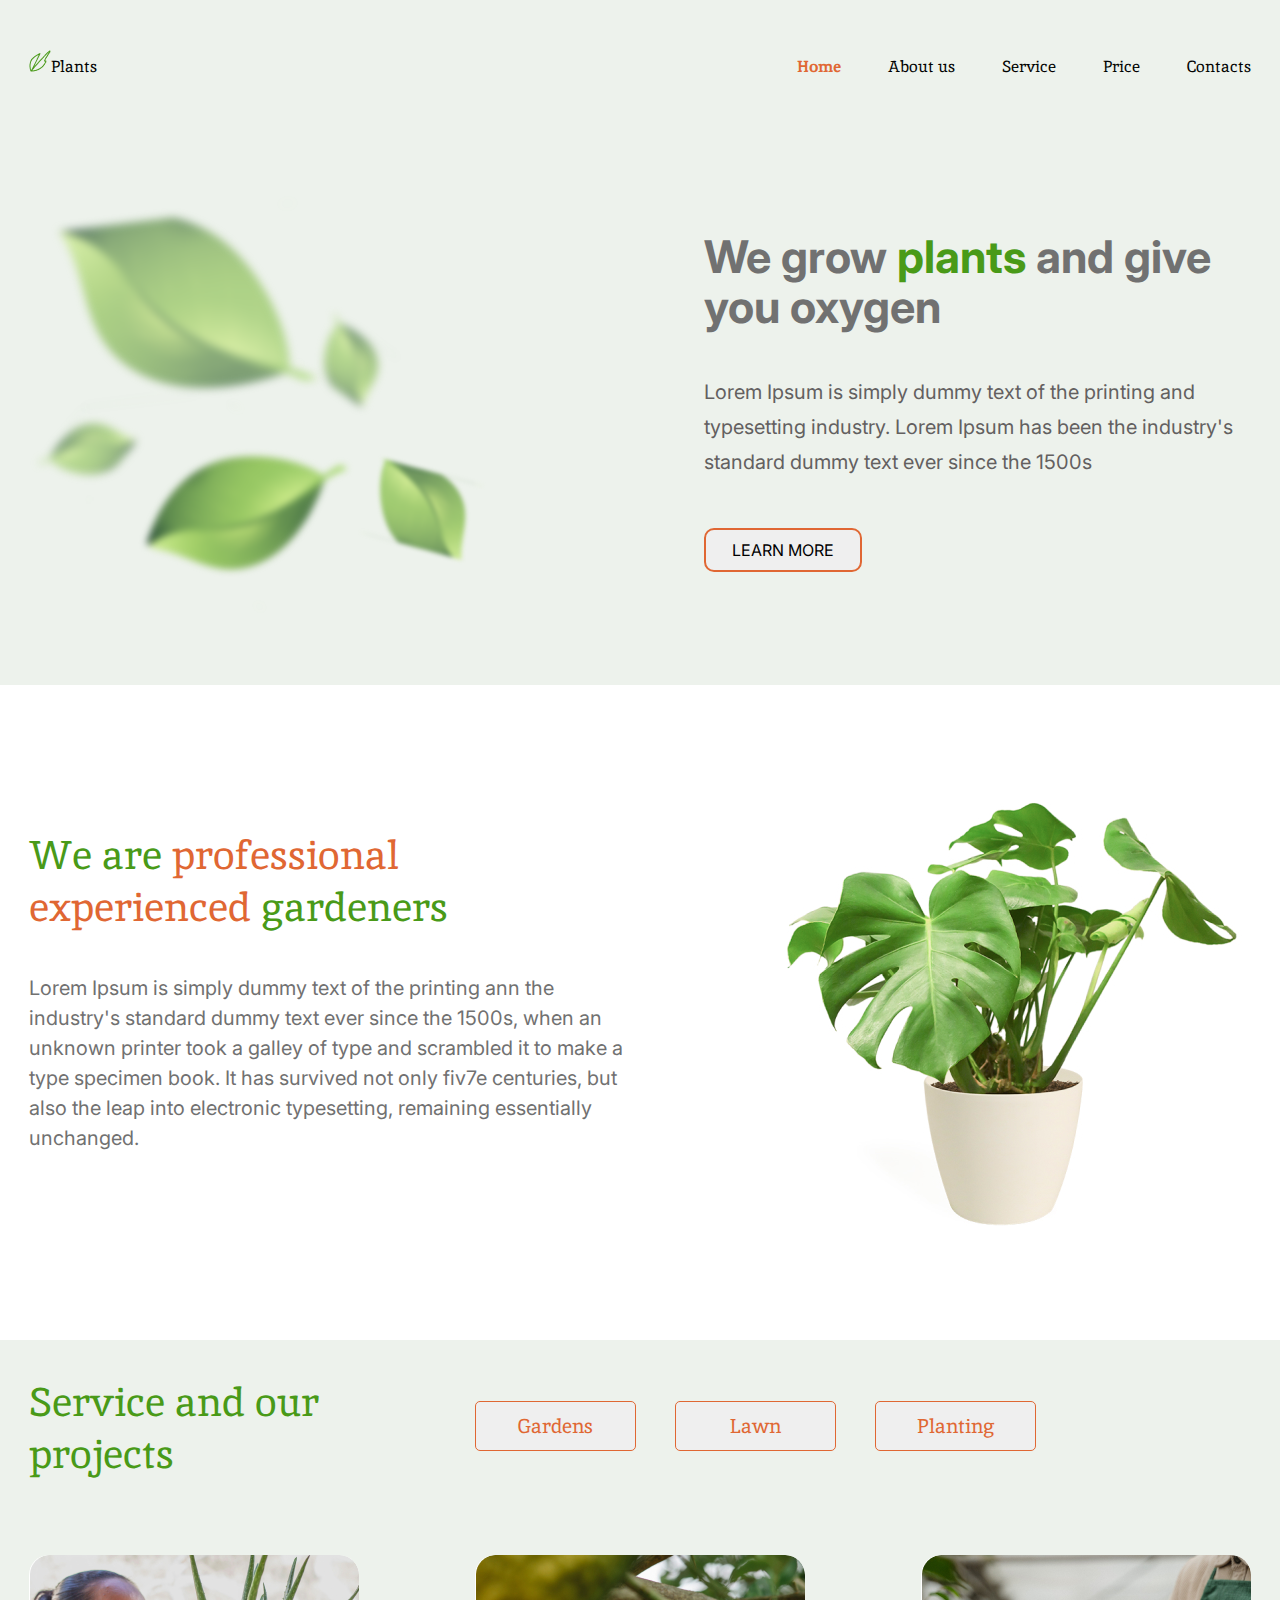
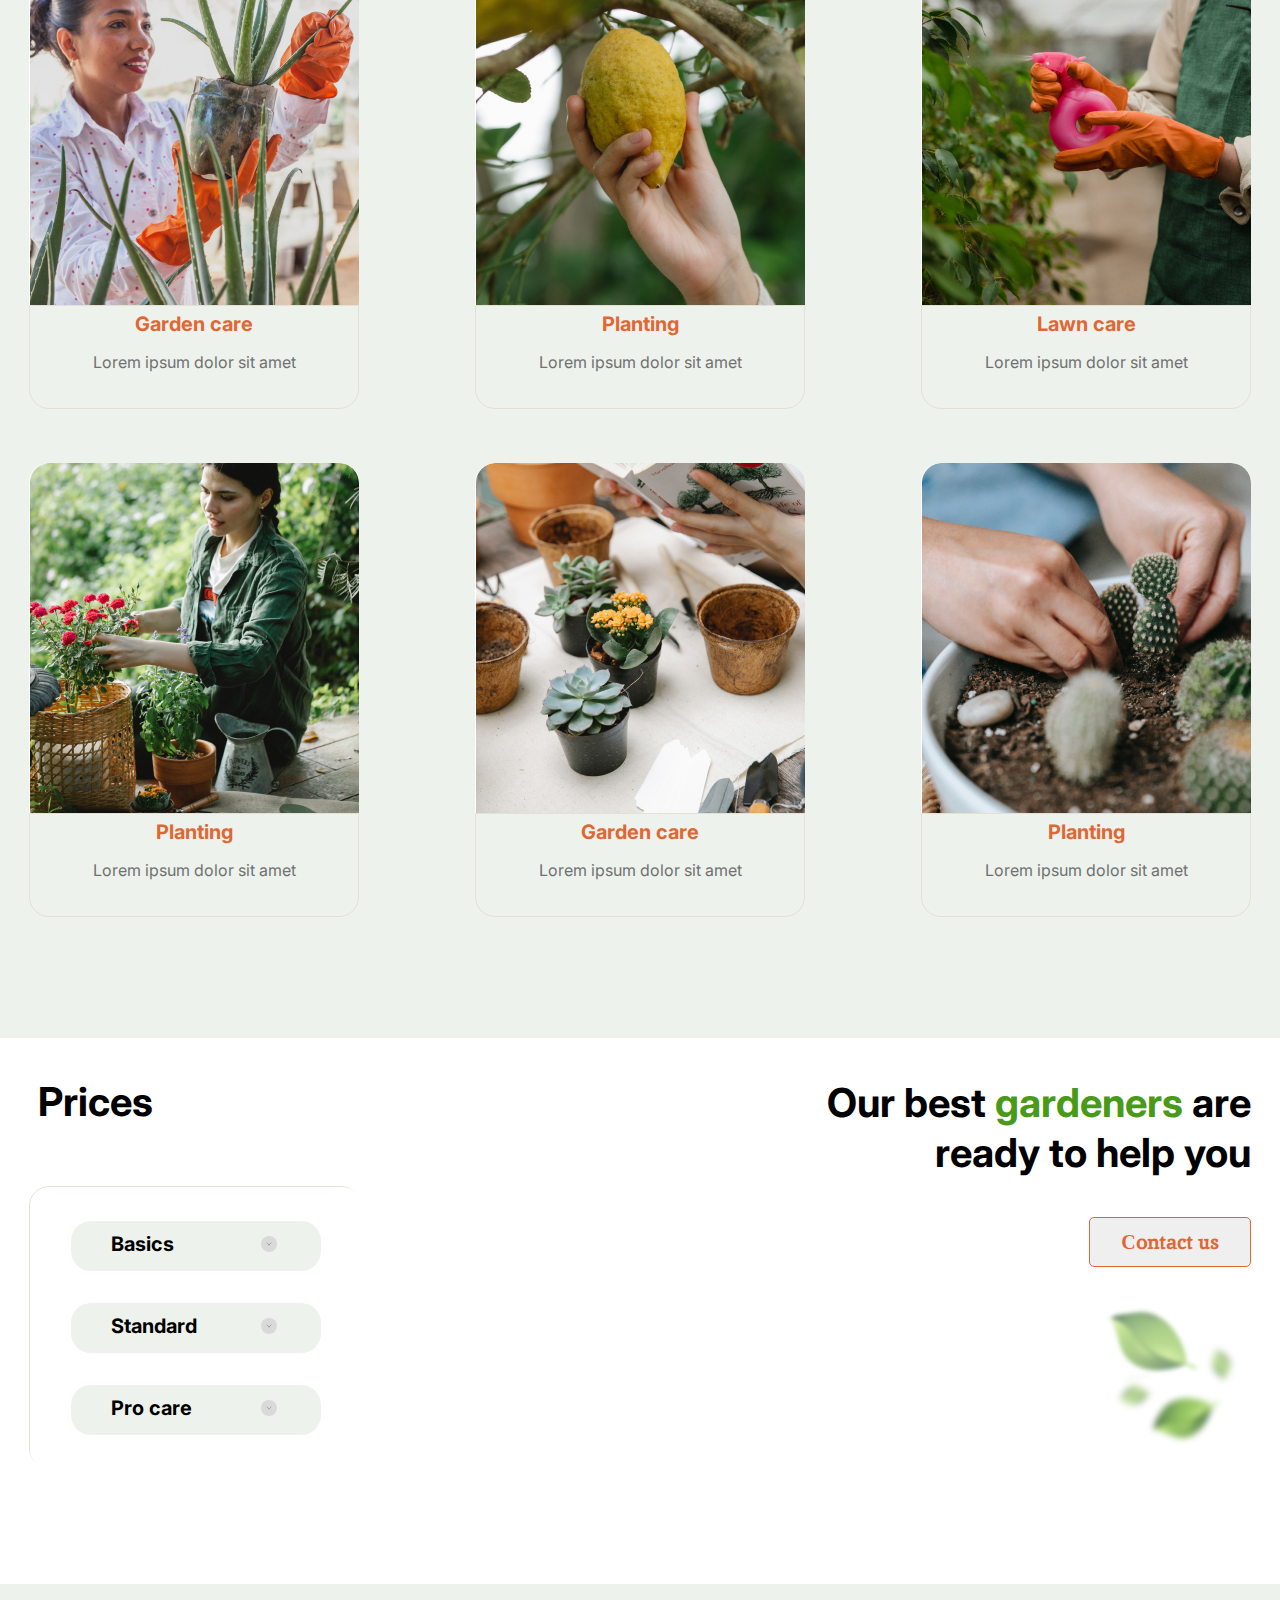
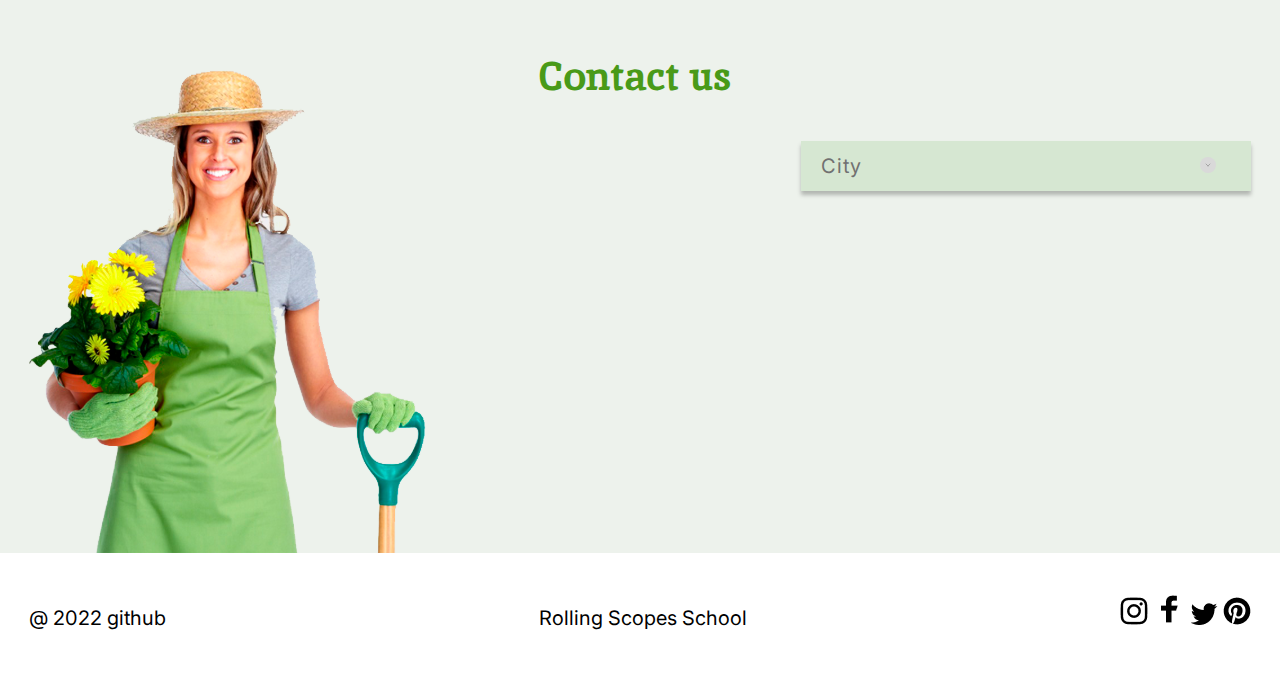
==== commit 2dba16d6: "add: media selection prices" ====
--- a/plants/index.html
+++ b/plants/index.html
@@ -61,7 +61,7 @@
             <p class="text_content">Lorem Ipsum is simply dummy text of the printing ann the industry's standard dummy text ever since the 1500s, when an unknown printer took a galley of type and scrambled it to make a type specimen book. It has survived not only fiv7e centuries, but also the leap into electronic typesetting, remaining essentially unchanged.</p>
         </div>
         <div class="img__flower__pot">
-            <img alt="flower_pot" src="./img/houseplant-1.jpg">
+            <img class="img__flower__pot768" alt="flower_pot" src="./img/houseplant-1.jpg">
         </div>
       </div>
     </div>
@@ -95,7 +95,7 @@
               <p class="text__block2">Lorem ipsum dolor sit amet</p>
             </div>  
           </div>
-          <div class="planting__block1">
+          <div class="planting__block1 planting-block768">
             <img src="./img/first-2.jpg" class="img__block" alt="lawn care" >
             <div class="under__img">
               <p class="name__block">Lawn care</p>
@@ -139,7 +139,7 @@
                     <ul class="item__container">
                       <li class="item_like_button">Basics<img src="./svg/accordion_btn.svg" class="accordion" alt="accordion"></li>
                       <li class="item_like_button">Standard<img src="./svg/accordion_btn.svg" class="accordion" alt="accordion"></li>
-                      <li class="item_like_button">Pro Care<img src="./svg/accordion_btn.svg" class="accordion" alt="accordion"></li>
+                      <li class="item_like_button">Pro care<img src="./svg/accordion_btn.svg" class="accordion" alt="accordion"></li>
                     </ul>      
                   </div>  
                 </div>
@@ -149,7 +149,7 @@
         <div class="text__call__us">
           <div class="title__call__us">Our best <span class="green_text">gardeners</span> are ready to help you</div>
           <div class="button__rectangle__callus"><a href="#Home"><button class="button__contact__us">Сontact us</button></a></div>
-          <div class="leaf__prices"><img alt="leafs" class="leaf__prices" src="./img/leafs.jpg"></div>
+          <div class="leaf__prices"><img alt="leafs" class="leaf__prices" src="./svg/leafs_prices.svg"></div>
         </div>    
       </div>  
     </div>  
--- a/plants/style.css
+++ b/plants/style.css
@@ -543,10 +543,6 @@
 /* end contacts */
 /* start footer */
 
-.footer{
-    /* width: 1440px; */
-    /* margin: auto; */
-}
 
 .content{
     display: flex;
@@ -649,14 +645,158 @@
         padding-top: 34px;
     }
 
+    /* end media welcome */
+    /* start media about */
+
     #about{
         width: 768px;
         height: 783px;
     }
 
-    #servise{
+    .about__wrapper{
+        flex-direction: column;
+    }
+
+    .about__content {
+        padding: 39px 0px 0px 0px;
+    }
+
+    .img__flower__pot768{
+        width: 250px;
+        height: 258px;
+    }
+
+    .img__flower__pot {
+        padding-top: 40px;
+        padding-left: 242px;
+    }
+
+    .h2__about{
+        padding-left: 139px;
+        padding-bottom: 51px;
+        font-size: 35px;
+        line-height: 46px;
+        text-align: center;
+    }
+
+    .text_content{
+        width: 668px;
+        height: 208px;
+        padding-left: 36px;
+        font-size: 20px;
+    }
+
+    /* end media about */
+    /* start media service */
+
+    #service{
         width: 768px;
         height: 1780px;
     }
+
+    .service__title{
+        padding-left: 35px;
+        padding-top: 23px;
+    }
+
+    .service__content{
+        flex-direction: column;
+    }
+
+    .service__button{
+        width: 594px;
+        height: 50px;
+        padding-top: 43px;
+        padding-left: 36px;
+    }
+
+    .service__block{
+        width: 703px;
+        height: 1426px;
+        padding-top: 68px;
+        padding-left: 35px;
+    }
+
+    .planting__block1{
+        width: 281px;
+        height:450px;
+        margin-bottom: 38px;
+    }
+
+    .planting__block2{
+        padding-top: 2px;
+        width: 281px;
+        height:450px;
+    }
+
+    .img__block{
+        width: 280px;
+        height: 350px;
+    }
+
+
+    .h2_service{
+        width: 306px;
+        height: 94px;
+        font-size: 35px;
+        line-height: 46px;
+    }
+
+    /* end media service */
+    /* start media prices */
+
+    #prices{
+        width: 768px;
+        height: 585px;
+    }
+
+    .prices__title{
+        padding-right: 157px;
+        font-size: 35px;
+        line-height: 42px;
+        text-align: center;
+    }
+
+    .prices__items {
+        padding-left: 35px;
+    }
+
+    .prices__left__bar{
+        padding-right: 0px;
+    }
+
+    .title__call__us{
+        width: 296px;
+        height: 77.41px;
+        font-size: 25px;
+        line-height: 35px;
+        text-align: right;
+    }
+
+    .text__call__us{
+        padding-top: 100px;
+        padding-right: 33px;
+    }
+
+    .button__rectangle__callus {
+        padding-top: 14px;
+    }
+
+    .leaf__prices{
+        padding-top: 21px;
+    }
+    /* end media prices */
+
+    #contacts{
+        width: 768px;
+        height: 739px;
+    }
+
+    #footer{
+        width: 768px;
+        height: 181px;
+    }
+
+    
 }
 /* end media */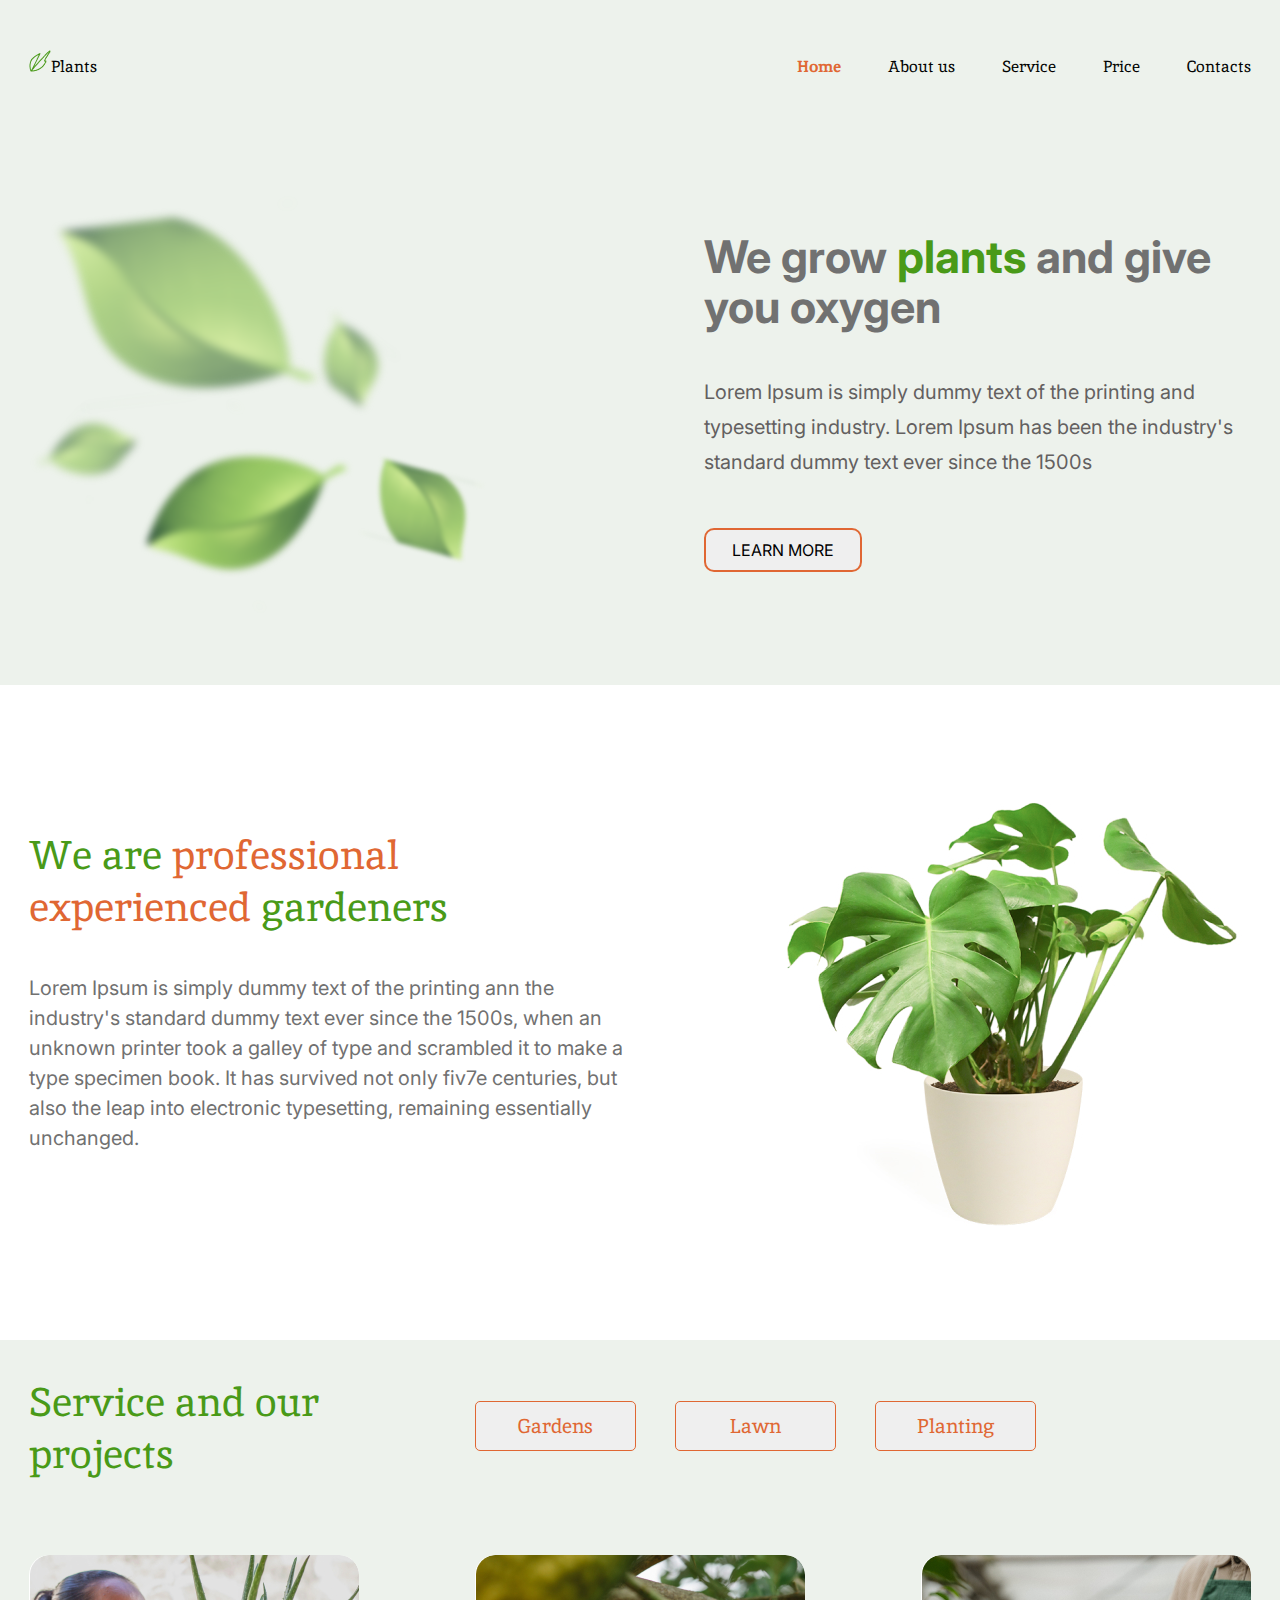
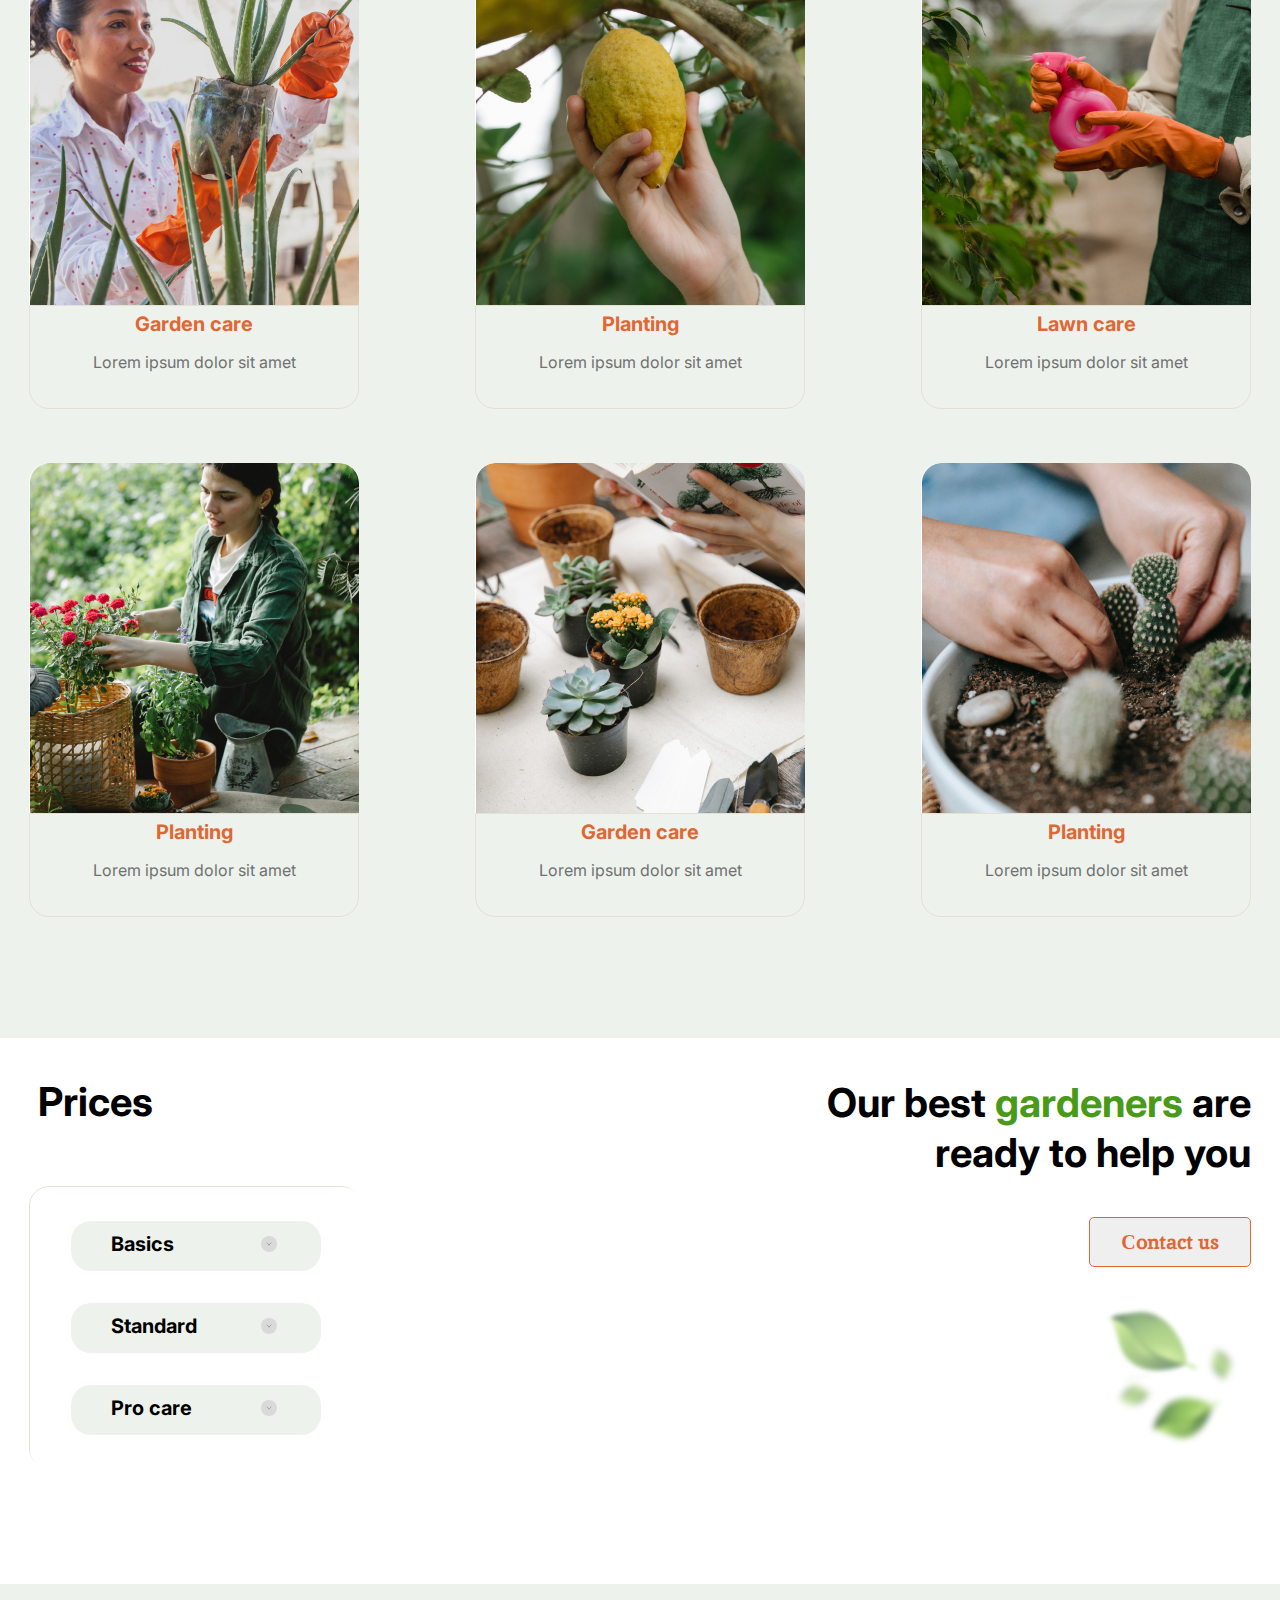
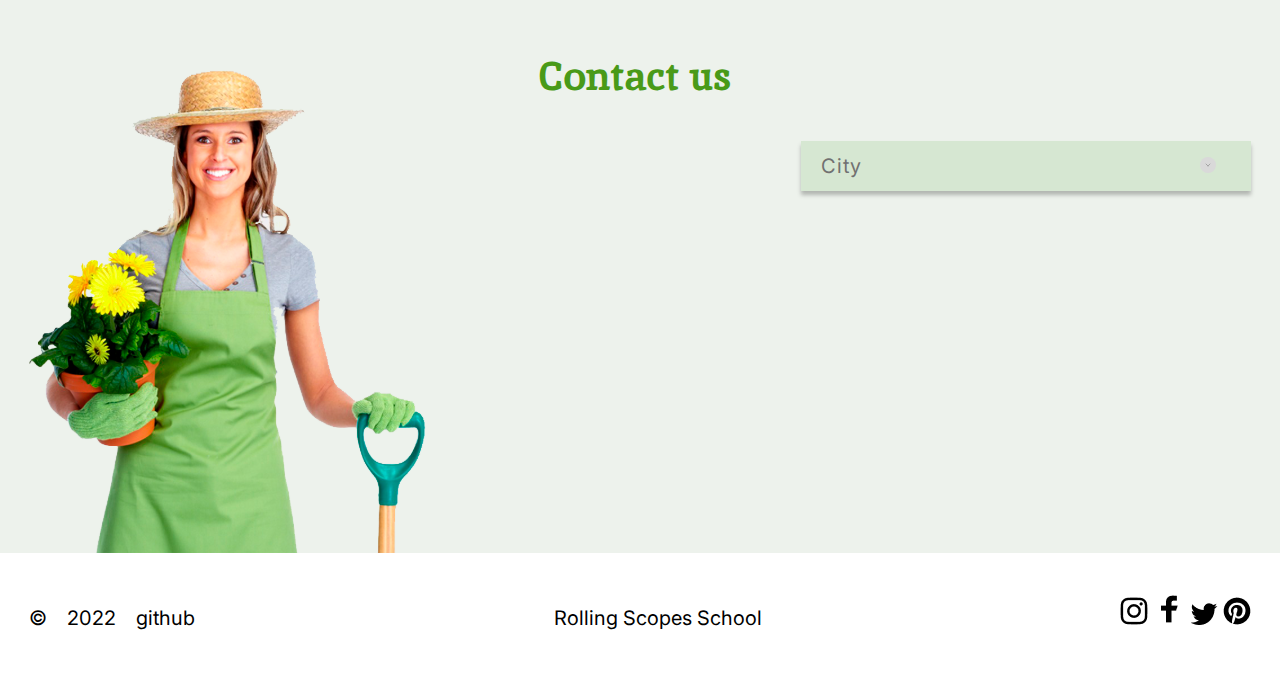
==== commit 19f77ba8: "add: all media768 section" ====
--- a/plants/index.html
+++ b/plants/index.html
@@ -169,8 +169,8 @@
   <footer class="footer">
     <div class="wrapper">
       <div class="content">
-          <a href="https://github.com/OlegWerb?tab=repositories" class="rss" title="my_github" target="_blank">@ 2022 github</a>
-          <a href="https://rs.school/js-stage0" class="rss" title="rs-school" target="_blank">Rolling Scopes School</a> 
+          <a href="https://github.com/OlegWerb?tab=repositories" class="rss_year" title="my_github" target="_blank">&#169&nbsp;&nbsp;&nbsp; 2022&nbsp;&nbsp;&nbsp; github</a>
+          <a href="https://rs.school/js-stage0" class="rss_school" title="rs-school" target="_blank">Rolling Scopes School</a> 
           <div class="social__list">
               <a href="http://instagram.com" class="insta" title="instagram_link" target="_blank"><img src="./png/insta.png" alt="vector_instagram"></a>
               <a href="http://facebook.com" class="facebook" title="facebook_link" target="_blank"><img src="./png/fb-1.png" alt="vector_facebook"></a>
--- a/plants/style.css
+++ b/plants/style.css
@@ -47,6 +47,7 @@
 html{
     box-sizing: border-box;
     scroll-behavior: smooth;
+    overflow-x: hidden;
 }
 *, *::before, *::after{
     box-sizing: inherit;
@@ -554,11 +555,16 @@
     color: #000000;
 }
 
-.rss{
+.rss_year{
     color: #000000;
     text-decoration-line: none
 }
 
+.rss_school{
+    color: #000000;
+    text-decoration-line: none
+}
+
 /* end footer */
 
 /* start media */
@@ -567,11 +573,13 @@
 
     .wrapper {
         padding: 0 15px;
+        max-width: 768px;
     }
 
     body {
         width: 768px;
     }
+
 
     /* start media header */
 
@@ -786,17 +794,66 @@
         padding-top: 21px;
     }
     /* end media prices */
+    /* start media contacts */
+
+    .contacts__wrapper {
+        display: flex;
+        flex-direction: column-reverse;
+        padding-top: 30px;
+    }
 
     #contacts{
         width: 768px;
         height: 739px;
     }
 
+    .contacts__container {
+        margin-left: 145px;
+    }
+
+    .women__contact{
+        width: 200px;
+        height: 248.49px;
+        margin-top: 247px;
+        margin-left: 279px;
+        padding-top: 0px;
+    }
+
+    .contact__us{
+        order: 1;
+        padding-left: 0px;
+    }
+
+    /* end media contacts */
+    /* start media footer */
+
     #footer{
         width: 768px;
         height: 181px;
     }
 
+    .content{
+        padding-top: 20px;
+        flex-direction: column;
+    }
+
+    a.rss_year {
+        text-align: center;
+    }
+
+    a.rss_school {
+        text-align: center;
+    }
     
+    .social__list {
+        display: flex;
+        justify-content: space-between;
+        text-align: center;
+        width: 188px;
+        height: 50px;
+        margin-left: 275px;
+}
+
+    
 }
 /* end media */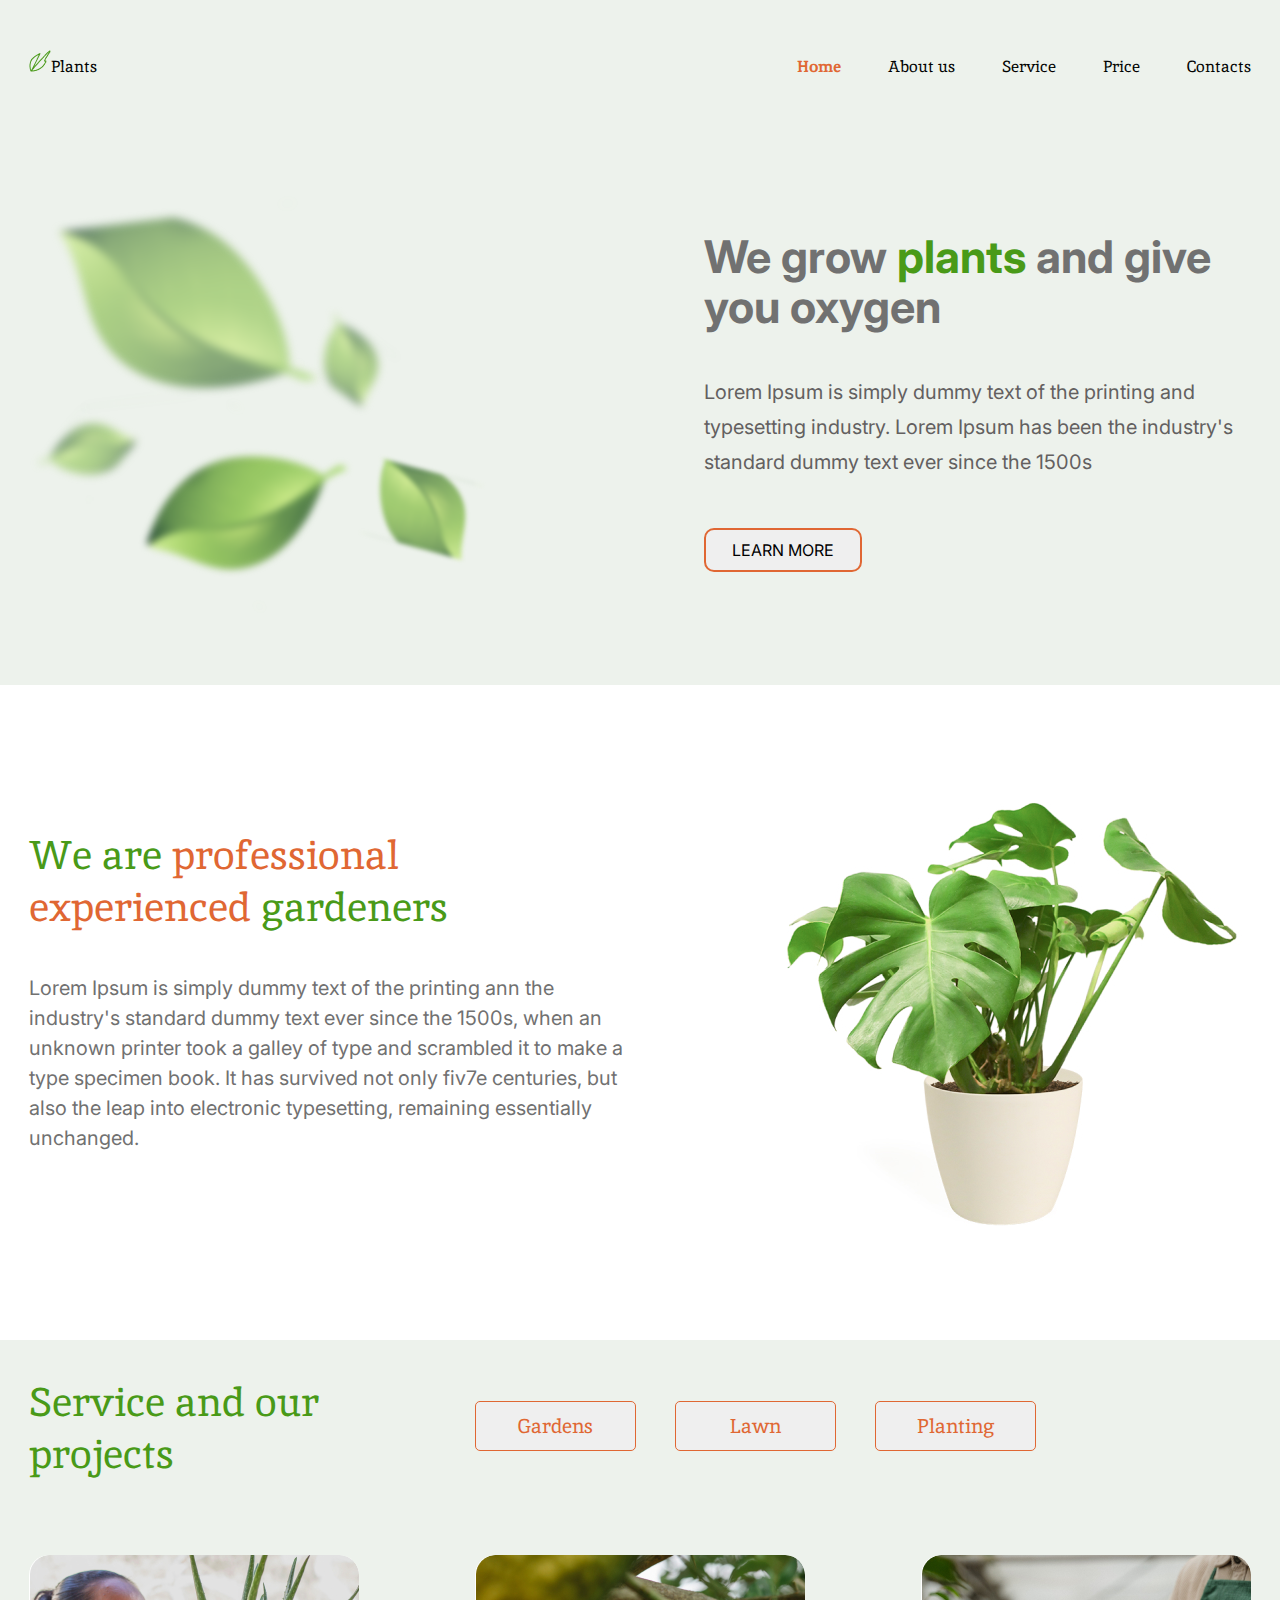
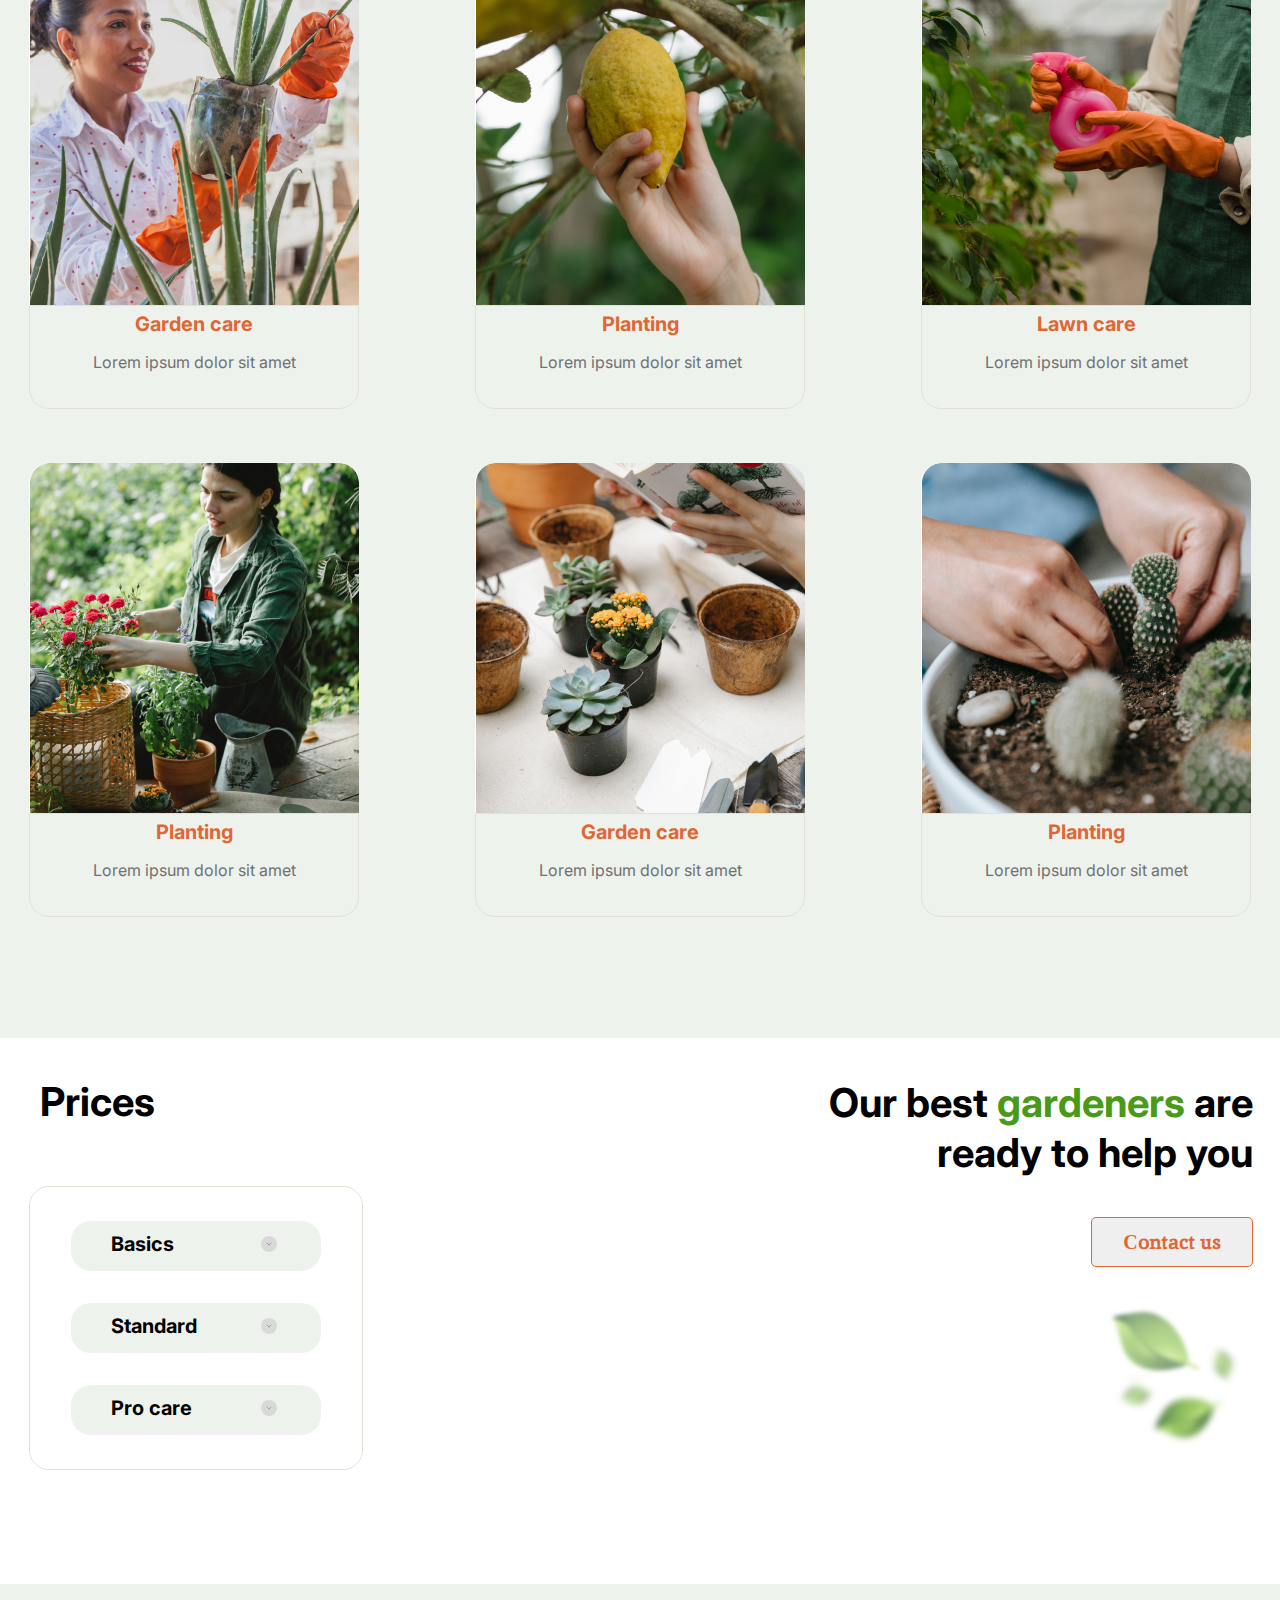
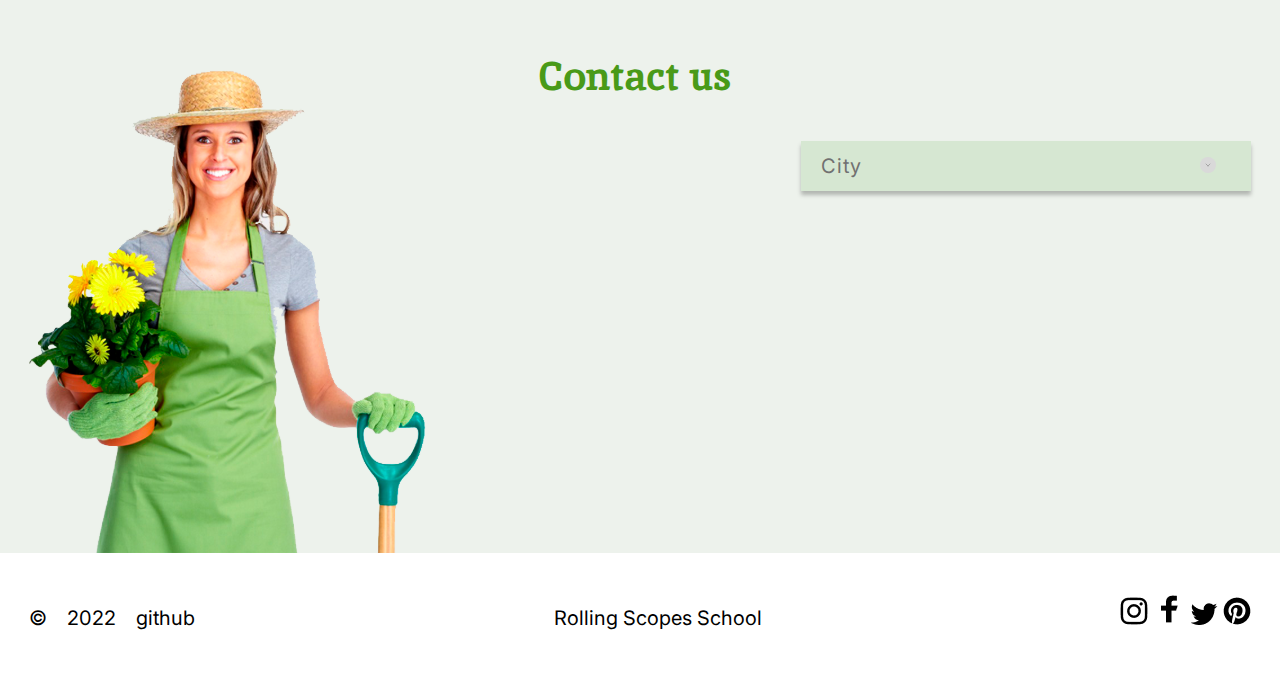
==== commit 2c2d4f19: "add burger menu" ====
--- a/plants/index.html
+++ b/plants/index.html
@@ -16,23 +16,23 @@
   <header class="header">
     <div class="wrapper">
       <div class="header__logo">
-        <a href="#welcome" class="logo"><img src="./png/logo_vector.png" alt="logo">Plants</a>  
+        <a href="#" class="logo"><img src="./png/logo_vector.png" alt="logo">Plants</a>  
+        
         <nav class="header__nav">
           <ul class="nav">
-            <li class="header__item"><a href="#welcome" class="nav__link__home">Home</a></li>
+            <li class="header__item"><a href="#" class="nav__link__home">Home</a></li>
             <li class="header__item"><a href="#about" class="nav__link nav__link__au768">About us</a></li>
             <li class="header__item"><a href="#service" class="nav__link nav__link__ser768">Service</a></li>
             <li class="header__item"><a href="#prices" class="nav__link nav__link__price768">Price</a></li>
             <li class="header__item"><a href="#contacts" class="nav__link nav__link__cont768">Contacts</a></li>
           </ul>
+          <div class="burger-btn">
+            <span class="burger-line burger-line-first"></span>
+            <span class="burger-line burger-line-second"></span>
+            <span class="burger-line burger-line-third"></span>
+            <span class="burger-line burger-line-fourth"></span>
+          </div>
         </nav>
-        <!-- <div class="header__burger burger">
-          <span class="burger__line burger__line__one"></span>
-          <span class="burger__line burger__line__two"></span>
-          <span class="burger__line burger__line__three"></span>
-          <span class="burger__line burger__line__four"></span>
-
-        </div> -->
       </div>  
     </div>
   </header>
@@ -137,9 +137,25 @@
                 <div class="prices__items">
                   <div class="rectangle__5">
                     <ul class="item__container">
-                      <li class="item_like_button">Basics<img src="./svg/accordion_btn.svg" class="accordion" alt="accordion"></li>
-                      <li class="item_like_button">Standard<img src="./svg/accordion_btn.svg" class="accordion" alt="accordion"></li>
-                      <li class="item_like_button">Pro care<img src="./svg/accordion_btn.svg" class="accordion" alt="accordion"></li>
+                      <li class="item_like_button" id="accordion-btn">Basics<img src="./svg/accordion_btn.svg" class="accordion" alt="accordion" ></li>
+                        <!-- <li class="list-basics-style"> -->
+                            
+                          <!-- <div class="basics__text">Basics</div>
+                          <img src="./svg/accordion_btn2.svg" class="accordion__open"> -->
+                          
+                          <!-- <div class="line__prices"></div>
+                          <p class="content__open__basics">
+                          Release of Letraset sheets containing Lorem Ipsum passages, and more recently</p>
+                          <div class="price__dollar">$15<span class="price__text">/ per hour</span></div>
+                          <div class="btn__order"></div> 
+                            <div class="button__order">
+                              <span class="btn__order__text">Order</span>
+                            </div>
+                          </div>   -->
+                        
+                        <!-- </li>  -->
+                      <li class="item_like_button" id="accordion-btn">Standard<img src="./svg/accordion_btn.svg" class="accordion" data-name="accordion-btn" alt="accordion"></li>
+                      <li class="item_like_button" id="accordion-btn">Pro care<img src="./svg/accordion_btn.svg" class="accordion" data-name="accordion-btn" alt="accordion"></li>
                     </ul>      
                   </div>  
                 </div>
@@ -180,6 +196,6 @@
       </div>
     </div>  
   </footer>
-
+  <script src="./main.js"></script>
 </body>
 </html>--- a/plants/style.css
+++ b/plants/style.css
@@ -71,10 +71,6 @@
 /* start header */
 
 .header{
-    /* margin: auto; */
-    /* background-color: #EDF2EC;
-    width: 1440px;
-    height: 134px; */
     font-family: 'Inika', serif;
     font-style: normal;
     font-weight: 400;
@@ -131,8 +127,6 @@
 
 #welcome{
     background-color: #EDF2EC;
-    /* width: 1440px; */
-    /* margin: auto; */
 }
 
 .wrapper__welcome{
@@ -178,6 +172,7 @@
 
 .btn__learn__more{
     padding-top: 48px;
+    width: 354px;
 }
 
 .learn__more{
@@ -203,8 +198,6 @@
 /* start about */
 
 #about{
-    /* width: 1440px; */
-    /* margin: auto; */
     background-color: #FFFFFF;
 }
 
@@ -246,8 +239,6 @@
 /* start service */
            
 #service{
-    /* width: 1440px; */
-    /* margin: auto; */
     background-color: #EDF2EC;
 }
 
@@ -373,17 +364,11 @@
 
  .rectangle__5{
     box-sizing: border-box;
-    width: 332px;
-    height: 282.01px;
-    left: 109px;
-    top: 149px;
     border: 1px solid #E3E1D5;
     border-radius: 20px;
  }
 
  .item__container{
-    width: 250px;
-    height: 50px;
     background: white;
     border-radius: 20px;
     padding: 34px 41px;
@@ -391,7 +376,6 @@
     flex-direction: column;
     justify-content: space-between;
     align-items: baseline;
-    width: 332px;
     height: 282.01px;
  }
 
@@ -437,8 +421,6 @@
 }
 
 #prices{
-    /* width: 1440px; */
-    /* margin: auto; */
     font-family: 'Inter', sans-serif;
     font-style: normal;
     font-weight: 400;
@@ -484,12 +466,83 @@
     color: #000000;
 }
 
+.list-basics-hidden{
+    visibility:hidden;
+}
+
+
+.list-basics-style{
+    width: 250px;
+    background: #D6E7D2;
+    border-radius: 20px;
+}
+
+.line__prices{
+    width: 164px;
+    border: 0.5px solid #AEA1A1;
+    margin: 12px 46px 0px 40px;
+}
+
+.content__open__basics{
+    font-weight: 300;
+    font-size: 10px;
+    line-height: 10px;
+    color: #717171;
+    text-align: start;
+    padding: 10px 41px 10px 40px;
+}
+
+
+.price__dollar{
+    font-weight: 700;
+    font-size: 16px;
+    line-height: 20px;
+    color: #E06733;
+    padding-right: 127px;
+}
+
+.price__text{
+    font-weight: 400;
+    font-size: 12px;
+    line-height: 20px;
+    color: #000000;
+}
+
+.button__order{
+    width: 86px;
+    height: 25px;
+    background: #FFFFFF;
+    border-radius: 10px;
+    text-align: center;
+    margin: 12px 0px 12px 39px;
+}
+
+.btn__order{
+    padding: 0px 0px 0px 0px;
+}
+
+.btn__order__text{
+    font-weight: 700;
+    font-size: 14px;
+    line-height: 20px;
+    color: #717171;
+}
+
+.basics__text{
+    float: left;
+    padding: 16px 0px 0px 40px;
+}
+
+.accordion__open{
+
+    padding: 20px 40px 0 0;
+}
+
+
 /* end prices */
 /* start contacts */
 
 #contacts{
-    /* width: 1440px; */
-    /* margin: auto; */
     background-color: #EDF2EC;;
 } 
 
@@ -567,7 +620,7 @@
 
 /* end footer */
 
-/* start media */
+/* start media768 */
 
 @media (max-width: 768px){
 
@@ -581,7 +634,7 @@
     }
 
 
-    /* start media header */
+    /* start media768 header */
 
     .header{
         width: 768px;
@@ -604,8 +657,8 @@
         margin-right: 36px;
     }
 
-    /* end media header */
-    /* start media welcome */
+    /* end media768 header */
+    /* start media768 welcome */
 
     .promo__content{
         width: 346px;
@@ -619,14 +672,14 @@
     }
 
     .wrapper__welcome{
-        width: 768px;
+        width: 752px;
         height: 420px;
         display:flex;
         flex-direction: row-reverse;
     }
 
     #img__leaf {
-        padding: 38px 69px 62.64px 40px;
+        padding: 38px 69px 62.64px 24px;
     }
 
     .h1__block{
@@ -653,8 +706,8 @@
         padding-top: 34px;
     }
 
-    /* end media welcome */
-    /* start media about */
+    /* end media768 welcome */
+    /* start media768 about */
 
     #about{
         width: 768px;
@@ -694,8 +747,8 @@
         font-size: 20px;
     }
 
-    /* end media about */
-    /* start media service */
+    /* end media768 about */
+    /* start media768 service */
 
     #service{
         width: 768px;
@@ -709,6 +762,7 @@
 
     .service__content{
         flex-direction: column;
+        width: 741px;
     }
 
     .service__button{
@@ -750,8 +804,8 @@
         line-height: 46px;
     }
 
-    /* end media service */
-    /* start media prices */
+    /* end media768 service */
+    /* start media768 prices */
 
     #prices{
         width: 768px;
@@ -793,8 +847,8 @@
     .leaf__prices{
         padding-top: 21px;
     }
-    /* end media prices */
-    /* start media contacts */
+    /* end media768 prices */
+    /* start media768 contacts */
 
     .contacts__wrapper {
         display: flex;
@@ -824,8 +878,8 @@
         padding-left: 0px;
     }
 
-    /* end media contacts */
-    /* start media footer */
+    /* end media768 contacts */
+    /* start media768 footer */
 
     #footer{
         width: 768px;
@@ -856,4 +910,384 @@
 
     
 }
-/* end media */+/* end media768 */
+
+@media (min-width: 381px) and (max-width: 414px){
+    .burger-btn {
+        cursor: pointer;
+        display: flex;
+        flex-direction: column;
+        justify-content: space-between;
+        height: 24px;
+        width: 40px;
+        margin-right: 56px;
+        margin-bottom: 15px;
+        
+    } 
+
+
+    .burger-line {
+        border: 2px solid #717171;
+        border-radius: 5px;
+        display: block;
+        width: 100%;
+        transition: .4s all linear;
+    }
+
+   
+
+    .nav {
+        position: absolute;
+        left: 0;
+        top: -575px;
+        flex-direction: column;
+        padding: 30px 15px;
+        width: 100%;
+        visibility: hidden;
+        background-color: darkseagreen;
+        z-index: 3;
+        transform: translateY(0);
+        transition-property: transform, visibility;
+        transition-duration: 0.4s;
+        transition-timing-function: ease-in;
+
+    }
+
+    .nav__header--activ{
+        visibility: visible;
+		transform: translateY(575px);
+    }
+
+    .burger-btn--activ{
+        position: relative;
+        width: 40px;
+        height: 24px;
+        border: none;
+        cursor: pointer;
+        z-index: 3;
+    }
+
+    .burger-btn--activ .burger-line-first, .burger-btn--activ .burger-line-fourth{
+        opacity: 0;
+    }
+
+
+}
+
+
+@media (max-width: 380px){
+/* start media380 */
+
+    .body{
+        width: 380px
+    }
+
+    .header {
+        width: 380px;
+        height: 96px;
+    }
+
+    .logo{
+        padding-left: 8px;
+        font-size: 16px;
+        line-height: 21px;
+    }
+
+    .burger-btn {
+        cursor: pointer;
+        display: flex;
+        flex-direction: column;
+        justify-content: space-between;
+        height: 24px;
+        width: 40px;
+        margin-left: 140px;
+        
+    } 
+
+
+    .burger-line {
+        border: 2px solid #717171;
+        border-radius: 5px;
+        display: block;
+        width: 100%;
+        transition: .4s all linear;
+    }
+
+   
+
+    .nav {
+        position: absolute;
+        left: 0;
+        top: -575px;
+        flex-direction: column;
+        padding: 30px 15px;
+        width: 100%;
+        visibility: hidden;
+        background-color: darkseagreen;
+        z-index: 3;
+        transform: translateY(0);
+        transition-property: transform, visibility;
+        transition-duration: 0.4s;
+        transition-timing-function: ease-in;
+
+    }
+
+    .nav__header--activ{
+        visibility: visible;
+		transform: translateY(575px);
+    }
+
+    .burger-btn--activ{
+        position: relative;
+        width: 40px;
+        height: 24px;
+        border: none;
+        cursor: pointer;
+        z-index: 3;
+    }
+
+    .burger-btn--activ .burger-line-first, .burger-btn--activ .burger-line-fourth{
+        opacity: 0;
+    }
+
+    h1 {
+        font-size: 25px;
+        line-height: 35px;
+    }
+
+    .h1__block{
+        padding-top: 26px;
+    }
+
+    .text__block {
+        padding-top: 15px;
+        padding-left: 0px;
+    }
+
+    .learn__more{
+        font-size: 10px;
+        line-height: 20px;
+        width: 100px;
+        height: 34.14px;
+    }
+
+    .h2__about{
+        padding: 0px 0px 0px 0px;
+        font-size: 25px;
+        line-height: 33px;
+    }
+
+    .about__content{
+        padding-top: 32px;
+    }
+
+    #img__leaf {
+        display: none;
+    }
+
+    .wrapper__welcome {
+        padding-left: 10px;
+        flex-direction: row;
+        width: 355px;
+    }
+
+    .btn__learn__more {
+        padding-top: 26px;
+    }
+
+    .text_content {
+        width: 330px;
+        height: 228.38px;
+        font-size: 15px;
+        line-height: 25px;
+        padding-left: 11px;
+        padding-top: 11px;
+    }
+
+    .promo__content{
+        width:352px;
+    }
+
+    .img__flower__pot768{
+        width: 150px;
+        height: 147px;
+    }
+
+    .img__flower__pot {
+        padding-top: 13px;
+        padding-left: 102px;
+    }
+    
+    .h2_service{
+        font-size: 25px;
+        line-height: 33px;
+        padding-right: 38px;
+    }
+
+    .rectangle__button{
+        font-size: 15px;
+        line-height: 20px;
+        width: 121px;
+        height: 35px;
+    }
+
+
+    .button__correct {
+        padding-bottom: 10px;
+    }
+
+    .service__button{
+        flex-wrap: wrap;
+        width: 292px;
+        height: 50px;
+        padding-left: 10px;
+        padding-top: 0px;
+        padding-right: 29px;
+    }
+
+    .service__title {
+        padding-left: 11px;
+        padding-top: 0px;
+        padding-bottom: 5px;
+    }
+
+    .service__content{
+        padding-top: 33px;
+        width: 363px;
+    }
+
+    .service__block{
+        padding-top: 40px;
+    }
+
+    .planting__block1{
+        margin-bottom: 32px;
+    }
+
+    .planting__block2 {
+        margin-bottom: 35px;
+    }
+
+    .prices__title {
+        line-height: 30px;
+        text-align: center;
+        font-size: 25px;
+        padding-top: 5px;
+    }
+   
+    .prices__wrapper{
+        padding-top: 20px;
+    }
+
+    .rectangle__5{
+        width: 260px;
+        height: 238px;
+    }
+
+    .item__container{
+        width: 180px;
+        height: 177px;
+        height: 247px;
+    }
+
+    .item_like_button{
+        font-size: 15px;
+        line-height: 20px;
+        width: 180px;
+        height: 49.72px;
+    }
+    
+    .leaf__prices{
+        display:none;
+    }
+
+    .prices__wrapper{
+        flex-direction: column;
+    }
+
+    .prices__items{
+        padding-top: 34px;
+    }
+
+    .title__call__us{
+        font-size: 20px;
+        line-height: 35px;
+        text-align: center;
+        height: 59px;
+        width: 280px;
+    }
+
+    .prices__left__bar{
+        height: 227px;
+    }
+
+    .button__contact__us {  
+        width: 121px;
+        height: 35px;
+        font-size: 15px;
+        line-height: 20px;
+    }
+
+    .button__rectangle__callus {
+        padding-right: 82px;
+    }
+
+    .contact__us{
+        padding-top: 0px;
+        font-size: 25px;
+        line-height: 33px;
+    }
+
+    .contacts__container {
+        width: 300px;
+        height: 50px;
+        margin-left: 23px;
+        margin-top: 76px;
+    }
+
+    .women__contact{
+        width: 100px;
+        height: 124.25px;
+        margin-top: 131px;
+        margin-left: 123px;
+    }
+
+    .social__list{
+        margin-left: 83px;
+    }
+
+    .content {
+        padding-top: 6px;
+    }
+
+    #welcome {
+        width: 380px;
+        height: 300px;
+    }
+
+    #about {
+        width: 380px;
+        height: 516px;
+    }
+
+    #service {
+        width: 380px;
+        height: 3150px;
+    }
+
+    #prices {
+        width: 380px;
+        height: 512px;
+    }
+
+    #contacts {
+        width: 380px;
+        height: 445px;
+    }
+
+    .footer {
+        width: 380px;
+        height: 146px;
+    }
+
+}
